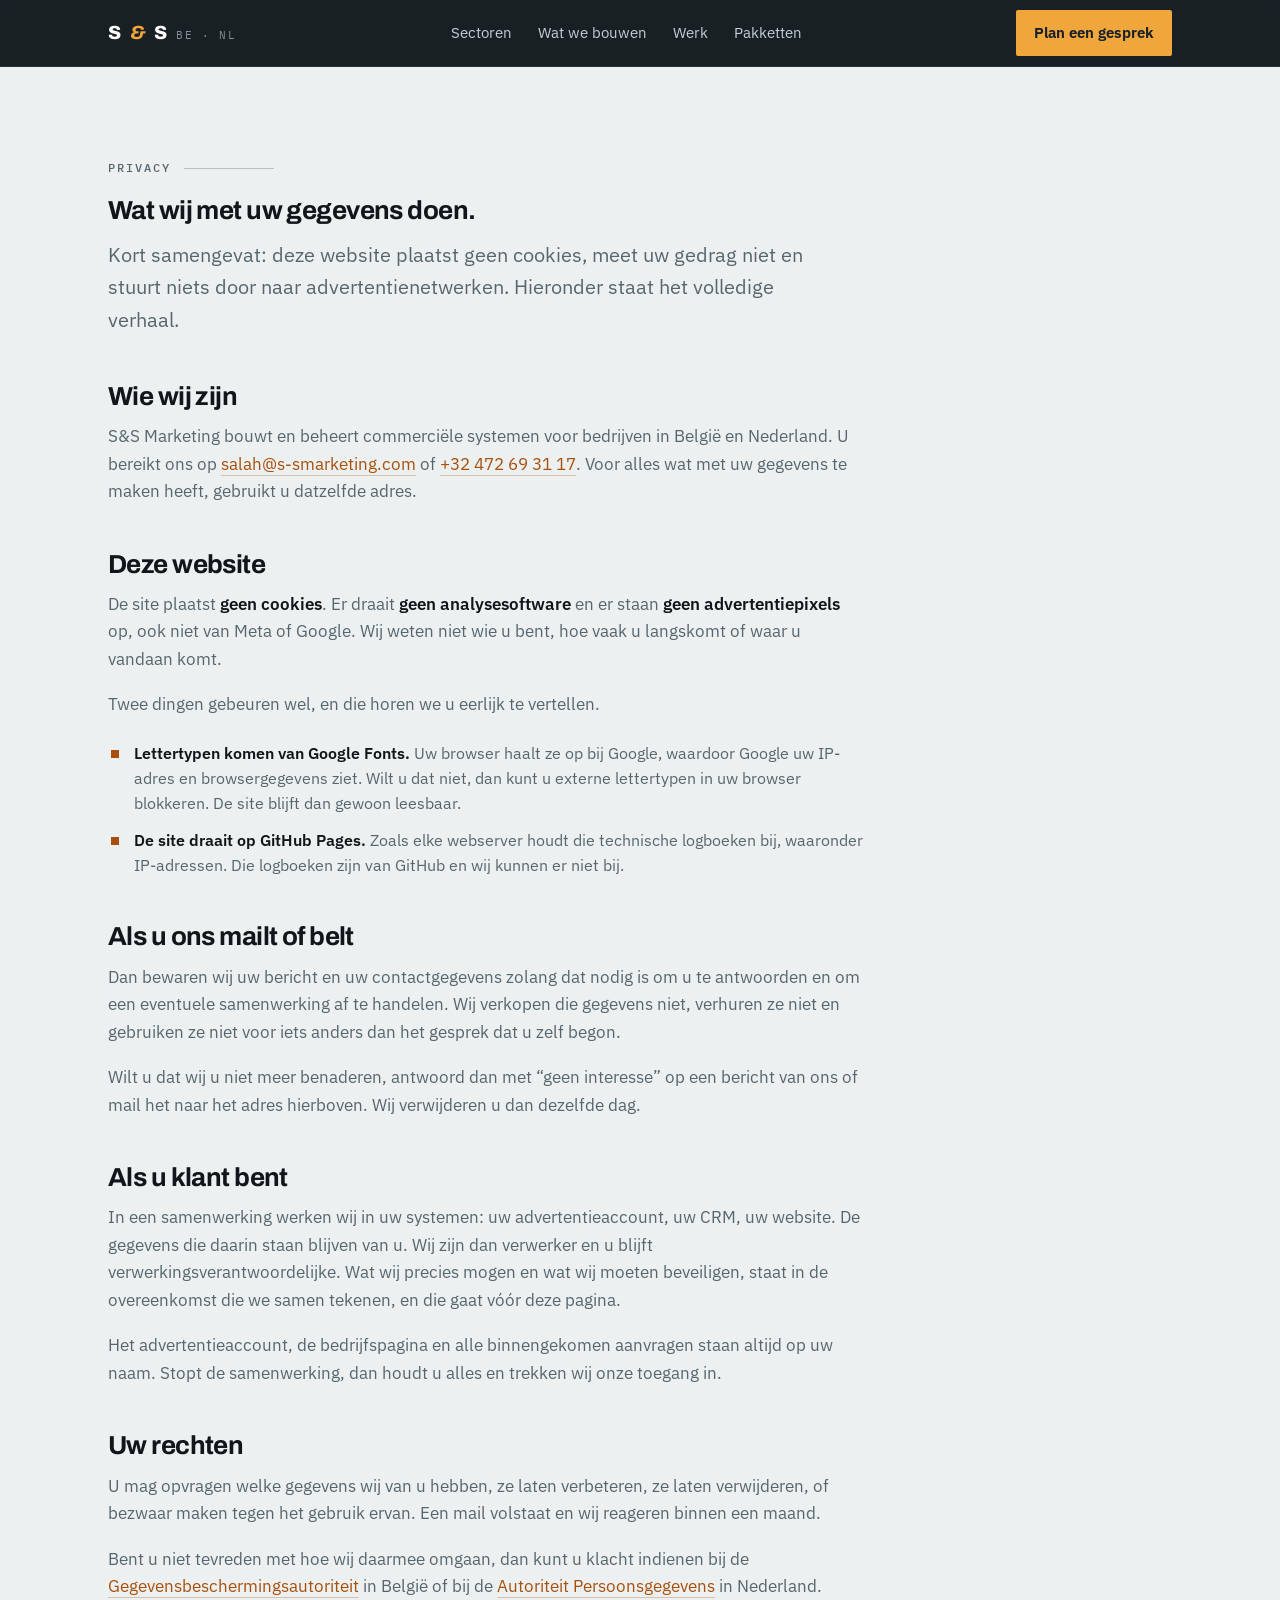
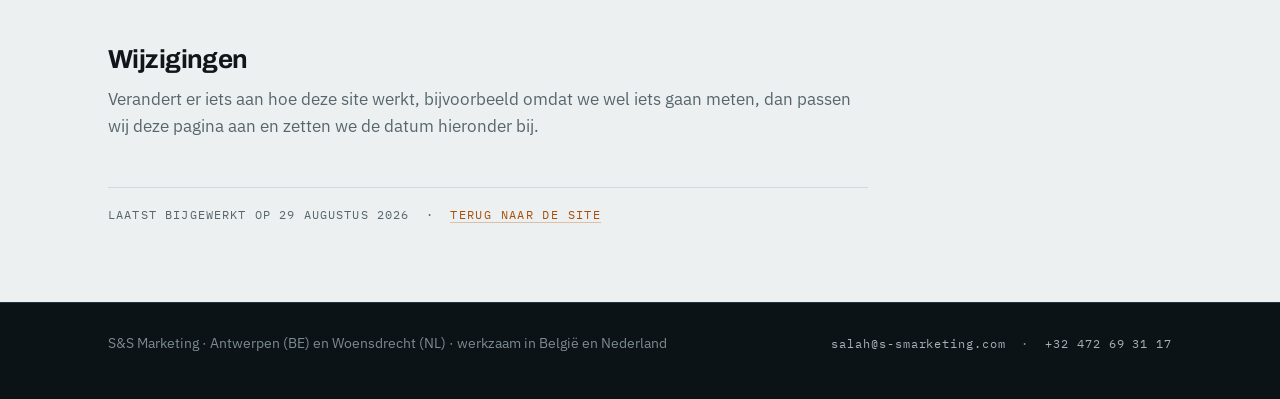
==== privacy/index.html @ bfe3e44f "Privacyverklaring toegevoegd op /privacy/ Nodig voor de LinkedIn-ontwikkelaarsapp, die een privacybe" ====
<!doctype html>
<html lang="nl">
<head>
<meta charset="utf-8">
<meta name="viewport" content="width=device-width, initial-scale=1">
<title>Privacyverklaring | S&amp;S Marketing</title>
<meta name="description" content="Wat S&amp;S Marketing doet met uw gegevens. Deze website gebruikt geen cookies en geen analysesoftware.">
<link rel="canonical" href="https://s-smarketing.com/privacy/">
<meta name="robots" content="index,follow">
<meta name="theme-color" content="#0c1317">
<link rel="icon" href="../favicon.svg" type="image/svg+xml">
<link rel="preconnect" href="https://fonts.googleapis.com">
<link rel="preconnect" href="https://fonts.gstatic.com" crossorigin>
<link href="https://fonts.googleapis.com/css2?family=Archivo:wght@400;600;700;800;900&family=IBM+Plex+Mono:wght@400;500;600&family=IBM+Plex+Sans:wght@400;500;600&display=swap" rel="stylesheet">
<link rel="stylesheet" href="../styles.css">
<style>
  .juridisch { max-width: 76ch; }
  .juridisch h2 { font-size: clamp(20px, 2.4vw, 26px); margin: 44px 0 12px; }
  .juridisch h2:first-of-type { margin-top: 34px; }
  .juridisch p, .juridisch li { color: var(--muted); }
  .juridisch strong { color: var(--ink); }
  .juridisch a { color: var(--amber); text-decoration: none; border-bottom: 1px solid rgba(168,80,11,.3); }
  .juridisch a:hover { border-color: var(--amber); }
  .bijgewerkt { font-family: var(--mono); font-size: 11.5px; letter-spacing: .1em;
    text-transform: uppercase; color: var(--faint); margin-top: 46px; padding-top: 18px;
    border-top: 1px solid var(--line); }
  .terug { font-family: var(--mono); font-size: 11.5px; letter-spacing: .12em;
    text-transform: uppercase; color: var(--amber); text-decoration: none; }
</style>
</head>
<body>

<nav class="nav">
  <div class="wrap">
    <a class="merk" href="/">S<span class="amp">&amp;</span>S <span class="plaats">BE &middot; NL</span></a>
    <div class="nav-links">
      <a href="/#sectoren">Sectoren</a>
      <a href="/#motor">Wat we bouwen</a>
      <a href="/#werk">Werk</a>
      <a href="/#samenwerking">Pakketten</a>
    </div>
    <a class="knop" href="/#contact">Plan een gesprek</a>
  </div>
</nav>

<section style="padding-bottom:60px">
  <div class="wrap">
    <div class="kop juridisch">
      <p class="eyebrow">Privacy</p>
      <h2 style="margin-top:0">Wat wij met uw gegevens doen.</h2>
      <p class="lead">Kort samengevat: deze website plaatst geen cookies, meet uw gedrag niet en
        stuurt niets door naar advertentienetwerken. Hieronder staat het volledige verhaal.</p>
    </div>

    <div class="juridisch">
      <h2>Wie wij zijn</h2>
      <p>S&amp;S Marketing bouwt en beheert commerci&euml;le systemen voor bedrijven in Belgi&euml; en
        Nederland. U bereikt ons op <a href="mailto:salah@s-smarketing.com">salah@s-smarketing.com</a>
        of <a href="tel:+32472693117">+32 472 69 31 17</a>. Voor alles wat met uw gegevens te maken
        heeft, gebruikt u datzelfde adres.</p>

      <h2>Deze website</h2>
      <p>De site plaatst <strong>geen cookies</strong>. Er draait <strong>geen analysesoftware</strong>
        en er staan <strong>geen advertentiepixels</strong> op, ook niet van Meta of Google. Wij weten
        niet wie u bent, hoe vaak u langskomt of waar u vandaan komt.</p>
      <p>Twee dingen gebeuren wel, en die horen we u eerlijk te vertellen.</p>
      <ul class="opsom">
        <li><strong>Lettertypen komen van Google Fonts.</strong> Uw browser haalt ze op bij Google,
          waardoor Google uw IP-adres en browsergegevens ziet. Wilt u dat niet, dan kunt u externe
          lettertypen in uw browser blokkeren. De site blijft dan gewoon leesbaar.</li>
        <li><strong>De site draait op GitHub Pages.</strong> Zoals elke webserver houdt die technische
          logboeken bij, waaronder IP-adressen. Die logboeken zijn van GitHub en wij kunnen er niet
          bij.</li>
      </ul>

      <h2>Als u ons mailt of belt</h2>
      <p>Dan bewaren wij uw bericht en uw contactgegevens zolang dat nodig is om u te antwoorden en om
        een eventuele samenwerking af te handelen. Wij verkopen die gegevens niet, verhuren ze niet en
        gebruiken ze niet voor iets anders dan het gesprek dat u zelf begon.</p>
      <p>Wilt u dat wij u niet meer benaderen, antwoord dan met &ldquo;geen interesse&rdquo; op een
        bericht van ons of mail het naar het adres hierboven. Wij verwijderen u dan dezelfde dag.</p>

      <h2>Als u klant bent</h2>
      <p>In een samenwerking werken wij in uw systemen: uw advertentieaccount, uw CRM, uw website.
        De gegevens die daarin staan blijven van u. Wij zijn dan verwerker en u blijft
        verwerkingsverantwoordelijke. Wat wij precies mogen en wat wij moeten beveiligen, staat in de
        overeenkomst die we samen tekenen, en die gaat v&oacute;&oacute;r deze pagina.</p>
      <p>Het advertentieaccount, de bedrijfspagina en alle binnengekomen aanvragen staan altijd op uw
        naam. Stopt de samenwerking, dan houdt u alles en trekken wij onze toegang in.</p>

      <h2>Uw rechten</h2>
      <p>U mag opvragen welke gegevens wij van u hebben, ze laten verbeteren, ze laten verwijderen, of
        bezwaar maken tegen het gebruik ervan. Een mail volstaat en wij reageren binnen een maand.</p>
      <p>Bent u niet tevreden met hoe wij daarmee omgaan, dan kunt u klacht indienen bij de
        <a href="https://www.gegevensbeschermingsautoriteit.be" target="_blank" rel="noopener">Gegevensbeschermingsautoriteit</a>
        in Belgi&euml; of bij de
        <a href="https://autoriteitpersoonsgegevens.nl" target="_blank" rel="noopener">Autoriteit Persoonsgegevens</a>
        in Nederland.</p>

      <h2>Wijzigingen</h2>
      <p>Verandert er iets aan hoe deze site werkt, bijvoorbeeld omdat we wel iets gaan meten, dan
        passen wij deze pagina aan en zetten we de datum hieronder bij.</p>

      <p class="bijgewerkt">Laatst bijgewerkt op 29 augustus 2026 &nbsp;&middot;&nbsp;
        <a class="terug" href="/">Terug naar de site</a></p>
    </div>
  </div>
</section>

<footer>
  <div class="wrap">
    <div>S&amp;S Marketing &middot; Antwerpen (BE) en Woensdrecht (NL) &middot; werkzaam in Belgi&euml; en Nederland</div>
    <div class="mono"><a href="mailto:salah@s-smarketing.com">salah@s-smarketing.com</a> &nbsp;&middot;&nbsp; <a href="tel:+32472693117">+32 472 69 31 17</a></div>
  </div>
</footer>

</body>
</html>
---- styles.css ----
/* S&S Marketing
   Ontwerp: technisch instrument. De site oogt als een meetrapport, niet als een
   bureau-site, omdat meten precies is wat het verschil maakt in de propositie. */

:root {
  /* grond en inkt: koel, metaalachtig, bewust geen creme */
  --paper:     #edf0f1;
  --card:      #ffffff;
  --deep:      #0c1317;
  --deep-2:    #141e23;
  --deep-3:    #1d2a30;
  --ink:       #101619;
  --muted:     #57666d;
  --faint:     #869197;
  --line:      #d2dade;
  --line-deep: #24333a;

  /* signaalkleuren uit het vak: warm voor hitte, koel voor koeling */
  --amber:      #a8500b;   /* op licht */
  --amber-lit:  #f0a63a;   /* op donker */
  --cool:       #2a7ea3;
  --good:       #17705a;

  --serif: "Archivo", "Helvetica Neue", Helvetica, Arial, sans-serif;
  --sans: "IBM Plex Sans", system-ui, -apple-system, "Segoe UI", sans-serif;
  --mono: "IBM Plex Mono", "Cascadia Mono", Consolas, ui-monospace, monospace;

  --maxw: 1120px;
  --gut: 28px;
}

* { box-sizing: border-box; }
html { scroll-behavior: smooth; }
@media (prefers-reduced-motion: reduce) {
  html { scroll-behavior: auto; }
  *, *::before, *::after { animation-duration: .01ms !important; transition-duration: .01ms !important; }
}

body {
  margin: 0;
  background: var(--paper);
  color: var(--ink);
  font-family: var(--sans);
  font-size: 17px;
  line-height: 1.62;
  -webkit-font-smoothing: antialiased;
  text-rendering: optimizeLegibility;
}

.wrap { max-width: var(--maxw); margin: 0 auto; padding: 0 var(--gut); }

/* ---------- typografie ---------- */
h1, h2, h3 { font-family: var(--serif); font-weight: 700; letter-spacing: -.022em; margin: 0; text-wrap: balance; }
h1 { font-size: clamp(34px, 5.6vw, 60px); line-height: 1.04; font-weight: 800; }
h2 { font-size: clamp(26px, 3.4vw, 38px); line-height: 1.12; }
h3 { font-size: 19px; line-height: 1.3; letter-spacing: -.012em; }
p { margin: 0 0 18px; }
.lead { font-size: clamp(17px, 1.9vw, 20px); color: var(--muted); max-width: 60ch; }
a { color: inherit; }
strong { font-weight: 600; }

.eyebrow {
  font-family: var(--mono); font-size: 11.5px; letter-spacing: .18em;
  text-transform: uppercase; color: var(--amber); font-weight: 500;
  display: flex; align-items: center; gap: 12px; margin: 0 0 18px;
}
.eyebrow::after { content: ""; height: 1px; flex: 1; max-width: 90px; background: currentColor; opacity: .35; }
.op-donker .eyebrow { color: var(--amber-lit); }

/* thermische lijn: koel naar warm, het handtekeningdetail van deze site */
.thermo { height: 2px; border: 0; margin: 0;
  background: linear-gradient(90deg, var(--cool) 0%, #6b8f96 38%, var(--amber) 78%, var(--amber-lit) 100%); }

/* ---------- navigatie ---------- */
.nav { position: sticky; top: 0; z-index: 50; background: rgba(12,19,23,.94);
  backdrop-filter: saturate(140%) blur(8px); border-bottom: 1px solid var(--line-deep); }
.nav .wrap { display: flex; align-items: center; justify-content: space-between; height: 66px; gap: 20px; }
.merk { display: flex; align-items: baseline; gap: 9px; color: #fff; text-decoration: none; font-family: var(--serif); font-weight: 800; letter-spacing: -.02em; font-size: 19px; }
.merk .amp { color: var(--amber-lit); font-style: italic; }
.merk .plaats { font-family: var(--mono); font-size: 10.5px; letter-spacing: .16em; text-transform: uppercase; color: var(--faint); font-weight: 400; }
.nav-links { display: flex; gap: 26px; align-items: center; }
.nav-links a { color: #c3ced3; text-decoration: none; font-size: 14.5px; }
.nav-links a:hover { color: #fff; }
.knop {
  display: inline-flex; align-items: center; gap: 10px; text-decoration: none;
  background: var(--amber-lit); color: #16202a; font-weight: 650; font-size: 14.5px;
  padding: 11px 18px; border-radius: 2px; border: 0; cursor: pointer;
  transition: transform .14s ease, box-shadow .14s ease, background .14s ease;
}
.knop:hover { background: #ffb84d; transform: translateY(-1px); box-shadow: 0 6px 20px rgba(240,166,58,.28); }
.knop.licht { background: var(--ink); color: #fff; }
.knop.licht:hover { background: #1f2c33; box-shadow: 0 6px 20px rgba(16,22,25,.24); }
.knop.rand { background: transparent; color: #eaf0f2; border: 1px solid #46585f; }
.knop.rand:hover { background: rgba(255,255,255,.07); border-color: #6b8189; }
a:focus-visible, button:focus-visible { outline: 2px solid var(--amber-lit); outline-offset: 3px; }

/* ---------- hero ---------- */
.hero { background: var(--deep); color: #eef3f5; position: relative; overflow: hidden; }
.hero::before {
  content: ""; position: absolute; inset: 0;
  background-image: linear-gradient(rgba(255,255,255,.028) 1px, transparent 1px),
                    linear-gradient(90deg, rgba(255,255,255,.028) 1px, transparent 1px);
  background-size: 64px 64px; mask-image: radial-gradient(ellipse 80% 62% at 72% 6%, #000 10%, transparent 72%);
}
/* alleen de directe inhoudscontainer krijgt de hero-opvulling, anders erven
   geneste containers hem en ontstaat er een gat */
.hero > .wrap { position: relative; padding-top: 84px; padding-bottom: 0; }
.hero-onder .wrap { position: relative; }
.hero h1 { color: #fff; max-width: 17ch; }
.hero h1 .accent { color: var(--amber-lit); }
.hero .lead { color: #a9b8bf; margin-top: 22px; max-width: 54ch; }
.hero-acties { display: flex; flex-wrap: wrap; gap: 12px; margin-top: 30px; }
.hero-onder { margin-top: 52px; padding-bottom: 0; }

/* meetstrip */
.strip { display: grid; grid-template-columns: repeat(4, 1fr); border-top: 1px solid var(--line-deep); }
.strip .cel { padding: 24px 22px 30px; border-right: 1px solid var(--line-deep); }
.strip .cel:last-child { border-right: 0; }
.strip .waarde { font-family: var(--serif); font-weight: 800; font-size: clamp(27px, 3.2vw, 38px);
  line-height: 1; color: #fff; font-variant-numeric: tabular-nums; letter-spacing: -.028em; }
.strip .waarde .eenheid { font-size: .5em; color: var(--amber-lit); margin-left: 2px; }
.strip .label { font-family: var(--mono); font-size: 10.5px; letter-spacing: .13em; text-transform: uppercase;
  color: var(--faint); margin-top: 11px; line-height: 1.45; }
.strip .herkomst { font-size: 11.5px; color: #6d7d84; margin-top: 7px; line-height: 1.4; }

/* ---------- secties ---------- */
section { padding: 92px 0; }
/* de plakkende balk mag een kop nooit afdekken bij een ankerlink */
section[id], header[id] { scroll-margin-top: 78px; }
section.op-donker { background: var(--deep); color: #e7eef1; }
section.op-donker h2 { color: #fff; }
section.op-donker .lead { color: #a4b3ba; }
.kop { max-width: 62ch; margin-bottom: 46px; }
.kop .lead { margin-bottom: 0; margin-top: 14px; }

/* genummerde sectielabels: de volgorde is een echte opbouw van probleem naar samenwerking */
.sectienr { font-family: var(--mono); font-size: 11.5px; color: var(--faint); letter-spacing: .1em; }

/* ---------- probleem ---------- */
.lek { display: grid; grid-template-columns: repeat(3, 1fr); gap: 1px; background: var(--line); border: 1px solid var(--line); }
.lek > div { background: var(--card); padding: 28px 26px; }
.lek h3 { margin-bottom: 10px; }
.lek p { color: var(--muted); font-size: 15.5px; margin: 0; }
.lek .nr { font-family: var(--mono); font-size: 11px; color: var(--amber); letter-spacing: .12em; margin-bottom: 14px; display: block; }

/* ---------- motor ---------- */
.motor { display: grid; grid-template-columns: repeat(2, 1fr); gap: 1px; background: var(--line-deep); border: 1px solid var(--line-deep); }
.motor > article { background: var(--deep-2); padding: 30px 28px; }
.motor h3 { color: #fff; margin-bottom: 9px; }
.motor p { color: #9dadb4; font-size: 15.5px; margin: 0 0 14px; }
.motor .bewijs { font-family: var(--mono); font-size: 11.5px; color: var(--amber-lit);
  border-top: 1px dashed #2c3b43; padding-top: 12px; line-height: 1.55; }

/* ---------- case ---------- */
.case { display: grid; grid-template-columns: 1.05fr .95fr; gap: 54px; align-items: start; }
.case-beeld { position: relative; }
.case-beeld img { width: 100%; height: auto; display: block; border: 1px solid var(--line); background: #fff; }
.figuur { font-family: var(--mono); font-size: 11px; color: var(--faint); letter-spacing: .06em;
  margin-top: 10px; display: flex; gap: 10px; }
.figuur b { color: var(--muted); font-weight: 500; }
.meting { border: 1px solid var(--line); background: var(--card); margin-top: 26px; }
.meting .rij { display: flex; justify-content: space-between; align-items: baseline; gap: 18px;
  padding: 13px 20px; border-bottom: 1px solid var(--line); font-size: 15px; }
.meting .rij:last-child { border-bottom: 0; }
.meting .rij span:first-child { color: var(--muted); }
.meting .rij b { font-family: var(--mono); font-variant-numeric: tabular-nums; font-size: 14.5px; white-space: nowrap; }
.meting .rij.top b { color: var(--good); }
.opsom { list-style: none; padding: 0; margin: 22px 0 0; }
.opsom li { position: relative; padding-left: 26px; margin-bottom: 12px; color: var(--muted); font-size: 15.5px; }
.opsom li::before { content: ""; position: absolute; left: 3px; top: 9px; width: 8px; height: 8px; background: var(--amber); }
.opsom li strong { color: var(--ink); font-weight: 600; }

/* ---------- werk-raster ---------- */
/* Tekstkaarten zonder beeld: het sectorlabel is de visuele ingang, niet een plaatje. */
.werk { display: grid; grid-template-columns: repeat(3, 1fr); gap: 26px; }
.werk article {
  background: var(--card); border: 1px solid var(--line); border-top: 3px solid var(--amber);
  display: flex; flex-direction: column;
  transition: transform .16s ease, box-shadow .16s ease;
}
.werk article:hover { transform: translateY(-2px); box-shadow: 0 10px 28px rgba(16,22,25,.08); }
.werk .inh { padding: 26px 24px 24px; flex: 1; display: flex; flex-direction: column; }
.werk h3 { margin-bottom: 11px; font-size: 18px; }
.werk p { color: var(--muted); font-size: 14.5px; margin: 0 0 18px; flex: 1; }
.werk .tag {
  font-family: var(--mono); font-size: 10.5px; letter-spacing: .1em; text-transform: uppercase;
  color: var(--faint); padding-top: 14px; border-top: 1px solid var(--line); margin-top: auto;
}
.werk .tag a { color: var(--amber); text-decoration: none; border-bottom: 1px solid rgba(168,80,11,.3); }
.werk .tag a:hover { border-color: var(--amber); }

/* ---------- samenwerking ---------- */
.prijs { display: grid; grid-template-columns: repeat(3, 1fr); gap: 1px; background: var(--line-deep);
  border: 1px solid var(--line-deep); margin-bottom: 26px; }
.prijs > div { background: var(--deep-2); padding: 26px 24px; }
.prijs .label { font-family: var(--mono); font-size: 10.5px; letter-spacing: .13em; text-transform: uppercase; color: var(--faint); }
.prijs .bedrag { font-family: var(--serif); font-weight: 800; font-size: 32px; color: #fff; margin-top: 10px;
  font-variant-numeric: tabular-nums; letter-spacing: -.025em; }
.prijs .bedrag em { font-style: normal; font-family: var(--sans); font-size: 14px; color: #93a3aa; font-weight: 400; }
.prijs .uit { color: #93a3aa; font-size: 14px; margin-top: 10px; line-height: 1.5; }
.waarborg { border: 1px solid var(--amber-lit); background: rgba(240,166,58,.07); padding: 24px 26px; }
.waarborg p { margin: 0; color: #f2e2c9; font-size: 16.5px; }
.waarborg strong { color: #fff; }
.voorwaarden { display: grid; grid-template-columns: repeat(2, 1fr); gap: 12px 34px; margin-top: 30px; list-style: none; padding: 0; }
.voorwaarden li { position: relative; padding-left: 24px; color: #a4b3ba; font-size: 15px; }
.voorwaarden li::before { content: "\2713"; position: absolute; left: 0; color: var(--amber-lit); font-size: 13px; }

/* ---------- over ---------- */
.over { display: grid; grid-template-columns: 1fr 1.35fr; gap: 54px; align-items: start; }
.kaart-persoon { border: 1px solid var(--line); background: var(--card); padding: 26px; }
.kaart-persoon .naam { font-family: var(--serif); font-weight: 800; font-size: 21px; letter-spacing: -.02em; }
.kaart-persoon .rol { font-family: var(--mono); font-size: 11.5px; letter-spacing: .1em; text-transform: uppercase;
  color: var(--amber); margin-top: 6px; }
.kaart-persoon dl { margin: 22px 0 0; display: grid; grid-template-columns: auto 1fr; gap: 9px 16px; font-size: 14.5px; }
.kaart-persoon dt { font-family: var(--mono); font-size: 11px; letter-spacing: .08em; text-transform: uppercase; color: var(--faint); padding-top: 3px; }
.kaart-persoon dd { margin: 0; color: var(--ink); }
.kaart-persoon dd a { color: var(--amber); text-decoration: none; border-bottom: 1px solid rgba(168,80,11,.3); }

/* ---------- contact ---------- */
.contact { background: var(--deep); color: #fff; }
.contact .wrap { display: grid; grid-template-columns: 1fr auto; gap: 44px; align-items: center; }
.contact h2 { max-width: 20ch; }
.contact p { color: #a4b3ba; max-width: 52ch; margin-bottom: 0; }
.contact-acties { display: flex; flex-direction: column; gap: 12px; min-width: 250px; }
.contact-acties .knop { justify-content: center; padding: 15px 22px; font-size: 15.5px; }
.contact-regel { font-family: var(--mono); font-size: 12.5px; color: var(--faint); margin-top: 4px; text-align: center; }

footer { background: var(--deep); color: #7c8b92; border-top: 1px solid var(--line-deep); padding: 30px 0 44px; font-size: 13.5px; }
footer .wrap { display: flex; flex-wrap: wrap; gap: 14px 30px; justify-content: space-between; align-items: center; }
footer a { color: #a4b3ba; text-decoration: none; }
footer a:hover { color: #fff; }
footer .mono { font-family: var(--mono); font-size: 11.5px; letter-spacing: .08em; }

/* ---------- inkomanimatie ---------- */
.verschijn { opacity: 0; transform: translateY(16px); transition: opacity .6s cubic-bezier(.2,.7,.3,1), transform .6s cubic-bezier(.2,.7,.3,1); }
.verschijn.zichtbaar { opacity: 1; transform: none; }
@media (prefers-reduced-motion: reduce) { .verschijn { opacity: 1; transform: none; } }

/* ---------- responsief ---------- */
@media (max-width: 940px) {
  .case, .over, .contact .wrap { grid-template-columns: 1fr; gap: 36px; }
  .motor, .lek, .prijs, .voorwaarden { grid-template-columns: 1fr; }
  .werk { grid-template-columns: 1fr; }
  .strip { grid-template-columns: repeat(2, 1fr); }
  .strip .cel { border-bottom: 1px solid var(--line-deep); }
  .strip .cel:nth-child(2n) { border-right: 0; }
  .nav-links { display: none; }
  section { padding: 68px 0; }
  .hero .wrap { padding-top: 58px; }
  .contact-acties { min-width: 0; }
}
@media (max-width: 520px) {
  :root { --gut: 20px; }
  .strip { grid-template-columns: 1fr; }
  .strip .cel { border-right: 0; }
}

/* ---------- werkwijze ---------- */
.werkwijze { display: grid; grid-template-columns: repeat(2, 1fr); gap: 1px;
  background: var(--line); border: 1px solid var(--line); margin-bottom: 30px; }
.werkwijze article { background: var(--card); padding: 30px 28px 28px; }
.ww-nr {
  font-family: var(--mono); font-size: 11.5px; font-weight: 500; letter-spacing: .16em;
  color: var(--amber); display: block; margin-bottom: 14px;
}
.werkwijze h3 { font-size: 20px; margin: 0 0 10px; letter-spacing: -.02em; }
.werkwijze p { color: var(--muted); font-size: 15.5px; margin: 0; max-width: 46ch; }
.samen {
  border-left: 3px solid var(--cool); background: var(--card);
  border-top: 1px solid var(--line); border-right: 1px solid var(--line);
  border-bottom: 1px solid var(--line); padding: 24px 28px;
}
.samen p { max-width: 74ch; }
.samen p:last-child { margin-bottom: 0; }

@media (max-width: 940px) {
  .werkwijze { grid-template-columns: 1fr; }
}

/* ---------- advertentiepakketten (hoofddienst) ---------- */
.pakketten { display: grid; grid-template-columns: repeat(3, 1fr); gap: 20px; margin-bottom: 30px; align-items: start; }
.pakket {
  background: var(--deep-2); border: 1px solid var(--line-deep);
  padding: 28px 24px 26px; position: relative; display: flex; flex-direction: column;
}
.pakket.uitgelicht { border-color: var(--amber-lit); border-width: 2px; padding: 31px 27px 29px; }
.pak-lint {
  position: absolute; top: -12px; left: 26px; background: var(--amber-lit); color: #16202a;
  font-family: var(--mono); font-size: 10px; font-weight: 600; letter-spacing: .16em;
  text-transform: uppercase; padding: 5px 12px;
}
/* pakketkop: nummer in mono als etiket, naam in de displayletter als merk */
.pak-code {
  display: flex; align-items: baseline; gap: 12px; margin-bottom: 6px;
  border-bottom: 1px solid #2c3b43; padding-bottom: 14px;
}
.pak-nr {
  font-family: var(--mono); font-size: 10px; letter-spacing: .22em; text-transform: uppercase;
  color: var(--faint); font-weight: 500;
}
.pak-naam {
  font-family: var(--serif); font-weight: 900; font-size: 20px; letter-spacing: -.02em;
  color: var(--amber-lit); text-transform: uppercase; line-height: 1; margin-left: auto;
}
.pakket h3 {
  color: #fff; font-size: 21px; margin: 18px 0 20px; line-height: 1.22;
  letter-spacing: -.025em; font-weight: 700;
}
.pak-prijs { display: flex; align-items: baseline; gap: 3px; margin-bottom: 16px; }
.pak-val {
  font-family: var(--serif); font-weight: 700; font-size: 24px; color: var(--amber-lit);
  align-self: flex-start; margin-top: 6px; letter-spacing: 0;
}
.pak-bedrag {
  font-family: var(--serif); font-weight: 900; font-size: clamp(42px, 4.6vw, 52px); color: #fff;
  font-variant-numeric: tabular-nums; letter-spacing: -.045em; line-height: .9;
}
.pak-per {
  font-family: var(--mono); font-size: 11px; letter-spacing: .14em; text-transform: uppercase;
  color: #93a3aa; margin-left: 10px; white-space: nowrap;
}
.pak-budget {
  font-size: 13px; color: #c9b491; background: rgba(240,166,58,.09);
  border-left: 2px solid rgba(240,166,58,.5); padding: 10px 12px; margin: 0 0 18px; line-height: 1.55;
}
.pak-budget strong { color: var(--amber-lit); font-weight: 600; }
.pak-voor { font-size: 14.5px; color: #9dadb4; margin: 0 0 20px; line-height: 1.6; }
.pak-lijst { list-style: none; margin: auto 0 0; padding: 18px 0 0; border-top: 1px solid #2c3b43; }
.pak-lijst li { font-size: 14.5px; color: #c3ced3; padding-left: 18px; margin-bottom: 11px; position: relative; line-height: 1.55; }
.pak-lijst li:last-child { margin-bottom: 0; }
.pak-lijst li::before { content: ""; position: absolute; left: 0; top: 10px; width: 8px; height: 1px; background: var(--amber-lit); }

.rekensom {
  background: var(--deep-2); border-left: 3px solid var(--amber-lit);
  padding: 22px 26px; margin-bottom: 26px;
}
.rekensom h3 {
  font-family: var(--mono); font-size: 11px; letter-spacing: .14em; text-transform: uppercase;
  color: var(--faint); font-weight: 500; margin: 0 0 12px;
}
.rekensom p { color: #a4b3ba; font-size: 15.5px; max-width: 76ch; }
.rekensom p:last-child { margin-bottom: 0; }
.rekensom strong { color: #fff; }

.afspraken-blok { display: grid; grid-template-columns: 1fr 1fr; gap: 40px; margin-bottom: 26px; }
.blok-kop {
  font-family: var(--mono); font-size: 11px; letter-spacing: .14em; text-transform: uppercase;
  color: var(--faint); font-weight: 500; margin: 0 0 14px;
}
dl.afspraken { margin: 0; }
dl.afspraken dt {
  color: #fff; font-weight: 600; font-size: 14.5px; padding-top: 12px;
  border-top: 1px solid var(--line-deep);
}
dl.afspraken dt:first-child { border-top: 0; padding-top: 0; }
dl.afspraken dd { margin: 4px 0 14px; color: #9dadb4; font-size: 14.5px; line-height: 1.55; }
ul.niet-in { list-style: none; margin: 0 0 16px; padding: 0; }
ul.niet-in li { position: relative; padding-left: 20px; margin-bottom: 8px; color: #93a3aa; font-size: 14.5px; }
ul.niet-in li::before { content: "\00d7"; position: absolute; left: 2px; color: var(--amber-lit); }
.eerlijk { font-size: 14.5px; color: #a4b3ba; margin: 0; max-width: 56ch; }
.meer-diensten {
  border-top: 1px solid var(--line-deep); padding-top: 22px; margin: 0;
  color: #93a3aa; font-size: 15px; max-width: 82ch;
}

@media (max-width: 940px) {
  .pakketten, .afspraken-blok { grid-template-columns: 1fr; }
  .pakketten { gap: 26px; }
}

/* ---------- slogan-band ---------- */
/* De belofte staat een keer groot en alleen op het scherm, los van elke sectie.
   Dat is de enige plek op de site waar niets anders om aandacht vraagt. */
.slogan { background: var(--deep-2); color: #fff; padding: 0; position: relative; overflow: hidden; }
.slogan::before {
  content: ""; position: absolute; inset: 0;
  background-image: linear-gradient(rgba(255,255,255,.03) 1px, transparent 1px),
                    linear-gradient(90deg, rgba(255,255,255,.03) 1px, transparent 1px);
  background-size: 48px 48px;
  mask-image: radial-gradient(ellipse 70% 90% at 50% 50%, #000 0%, transparent 78%);
}
.slogan .wrap { position: relative; z-index: 1; padding-top: 58px; padding-bottom: 58px; text-align: center; }
.slogan-boven {
  font-family: var(--mono); font-size: 10.5px; letter-spacing: .26em; text-transform: uppercase;
  color: var(--faint); margin: 0 0 20px;
}
.slogan-tekst {
  font-family: var(--serif); font-weight: 900; font-size: clamp(26px, 4.9vw, 56px);
  line-height: 1.06; letter-spacing: -.035em; color: #fff; margin: 0 auto;
  max-width: 20ch; text-wrap: balance;
}
.slogan-tekst em { font-style: normal; color: var(--amber-lit); }
.slogan-onder {
  font-family: var(--mono); font-size: 12px; letter-spacing: .1em; color: #7f8f96;
  margin: 22px 0 0;
}

/* ---------- sectorenraster ---------- */
.sectoren { display: grid; grid-template-columns: repeat(4, 1fr); gap: 1px;
  background: var(--line); border: 1px solid var(--line); }
.sectoren article { background: var(--card); padding: 24px 20px 26px; transition: background .16s ease; }
.sectoren article:hover { background: #f6f9fa; }
.s-nr { font-family: var(--mono); font-size: 10.5px; letter-spacing: .18em; color: var(--faint);
  display: block; margin-bottom: 13px; }
.sectoren article:hover .s-nr { color: var(--amber); }
.sectoren h3 { font-size: 16px; margin: 0 0 9px; line-height: 1.25; }
.sectoren p { font-size: 13.5px; color: var(--muted); margin: 0; line-height: 1.55; }
.sector-voet {
  margin: 26px 0 0; padding-left: 20px; border-left: 3px solid var(--cool);
  color: var(--muted); font-size: 15px; max-width: 84ch;
}

/* ---------- labels bij werk ---------- */
.case-sector {
  font-family: var(--mono); font-size: 11px; letter-spacing: .14em; text-transform: uppercase;
  color: var(--amber); margin: 0 0 16px;
}
.w-sector {
  font-family: var(--mono); font-size: 10px; letter-spacing: .16em; text-transform: uppercase;
  color: var(--faint); display: block; margin-bottom: 9px;
}

@media (max-width: 940px) {
  .sectoren { grid-template-columns: repeat(2, 1fr); }
  .werk { grid-template-columns: 1fr; }
}
@media (max-width: 560px) {
  .sectoren { grid-template-columns: 1fr; }
  .slogan .wrap { padding-top: 42px; padding-bottom: 42px; }
}
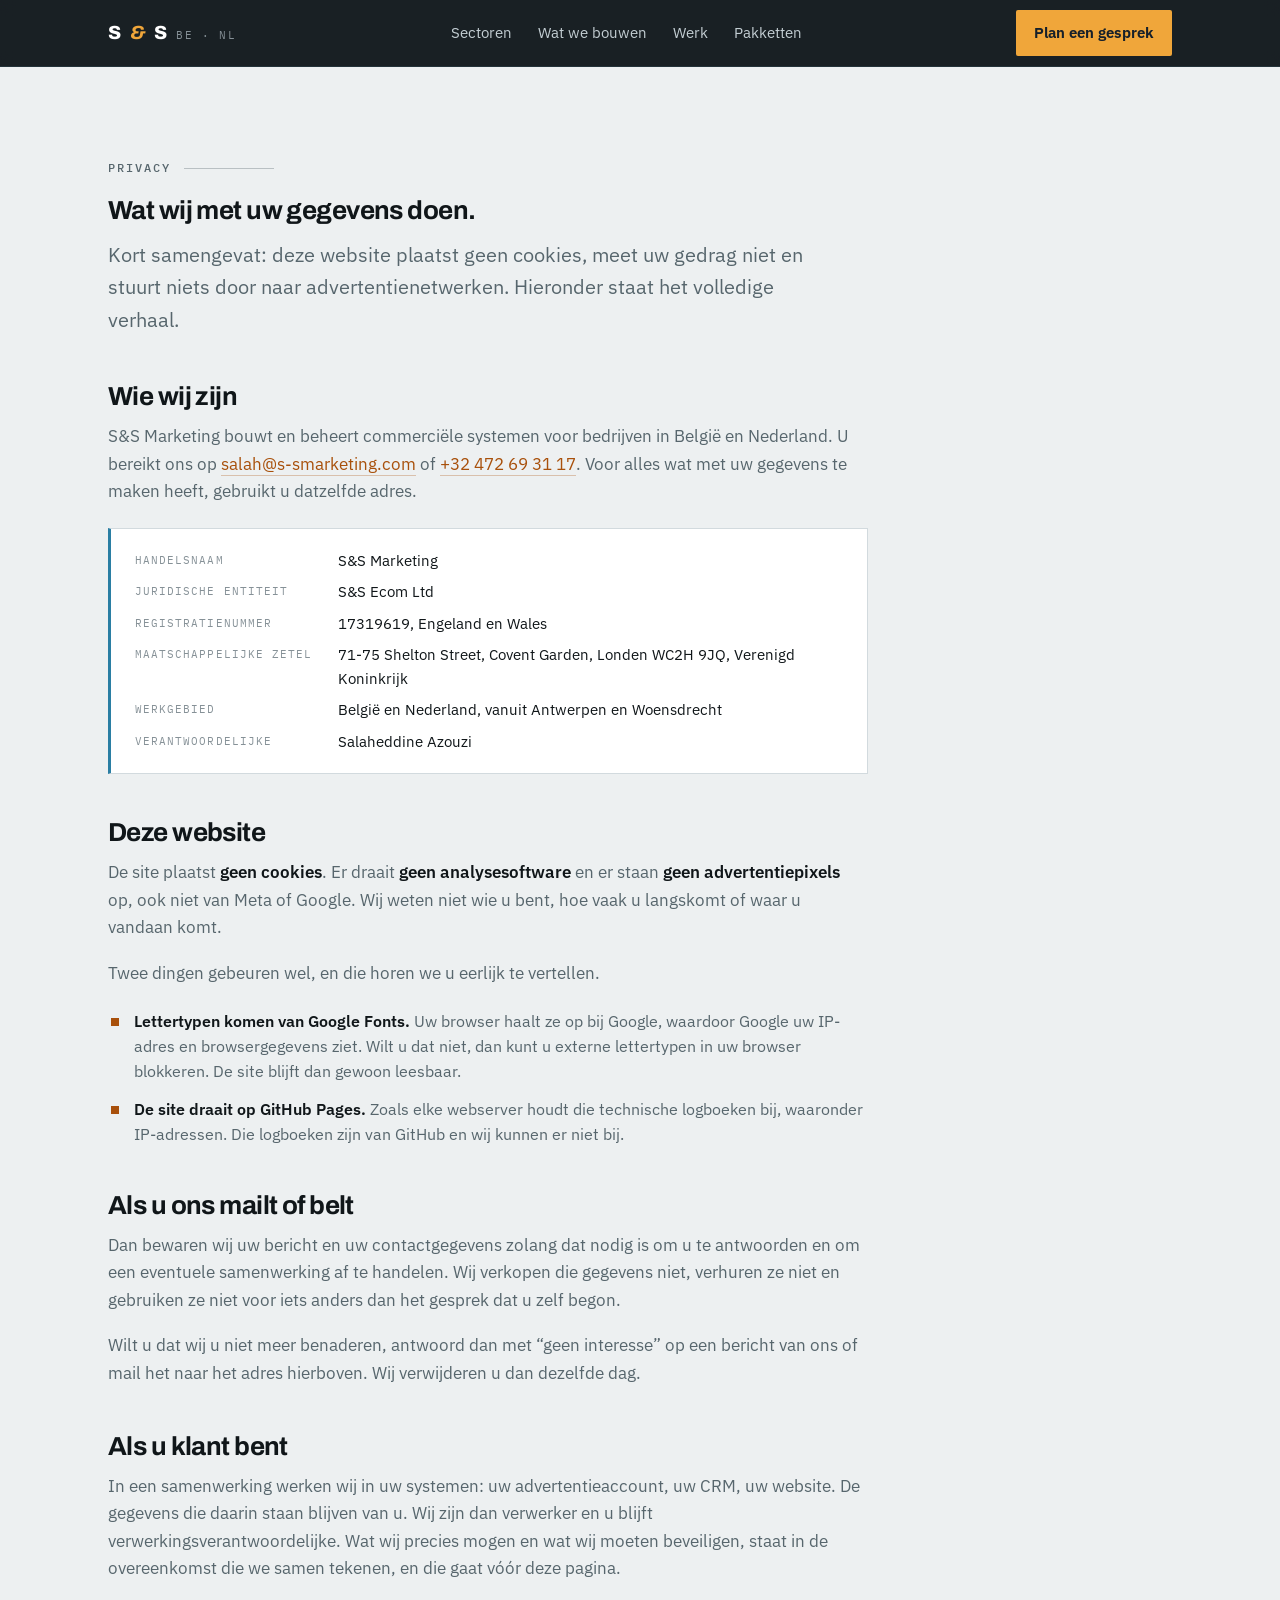
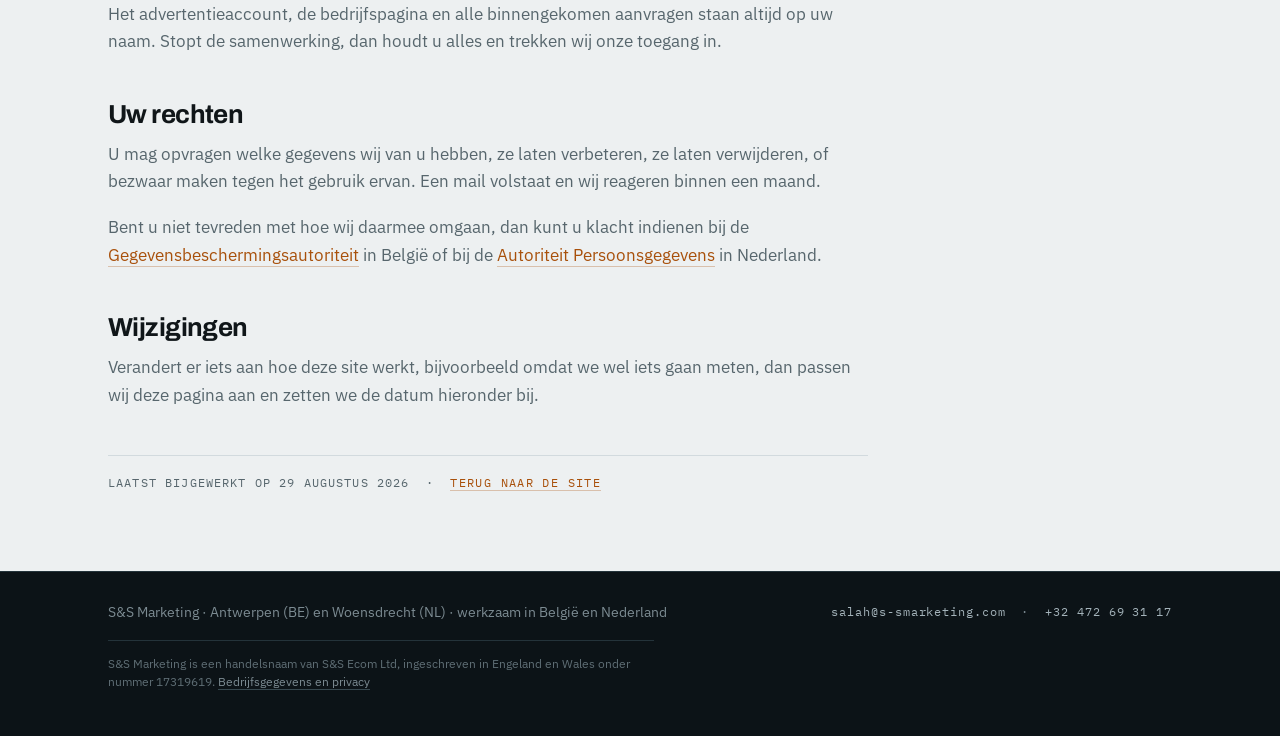
==== commit e4417aac: "Bedrijfsgegevens toegevoegd: handelsnaam, entiteit, registratienummer en zetel Nodig zodat de lijn L" ====
--- a/privacy/index.html
+++ b/privacy/index.html
@@ -26,6 +26,16 @@
     border-top: 1px solid var(--line); }
   .terug { font-family: var(--mono); font-size: 11.5px; letter-spacing: .12em;
     text-transform: uppercase; color: var(--amber); text-decoration: none; }
+  .bedrijfsgegevens { display: grid; grid-template-columns: auto 1fr; gap: 8px 26px;
+    margin: 22px 0 0; padding: 20px 24px; background: var(--card);
+    border: 1px solid var(--line); border-left: 3px solid var(--cool); font-size: 14.5px; }
+  .bedrijfsgegevens dt { font-family: var(--mono); font-size: 10.5px; letter-spacing: .1em;
+    text-transform: uppercase; color: var(--faint); padding-top: 3px; white-space: nowrap; }
+  .bedrijfsgegevens dd { margin: 0; color: var(--ink); }
+  @media (max-width: 620px) {
+    .bedrijfsgegevens { grid-template-columns: 1fr; gap: 2px 0; }
+    .bedrijfsgegevens dd { margin-bottom: 12px; }
+  }
 </style>
 </head>
 <body>
@@ -53,11 +63,20 @@
     </div>
 
     <div class="juridisch">
-      <h2>Wie wij zijn</h2>
+      <h2 id="bedrijfsgegevens">Wie wij zijn</h2>
       <p>S&amp;S Marketing bouwt en beheert commerci&euml;le systemen voor bedrijven in Belgi&euml; en
         Nederland. U bereikt ons op <a href="mailto:salah@s-smarketing.com">salah@s-smarketing.com</a>
         of <a href="tel:+32472693117">+32 472 69 31 17</a>. Voor alles wat met uw gegevens te maken
         heeft, gebruikt u datzelfde adres.</p>
+
+      <dl class="bedrijfsgegevens">
+        <dt>Handelsnaam</dt><dd>S&amp;S Marketing</dd>
+        <dt>Juridische entiteit</dt><dd>S&amp;S Ecom Ltd</dd>
+        <dt>Registratienummer</dt><dd>17319619, Engeland en Wales</dd>
+        <dt>Maatschappelijke zetel</dt><dd>71-75 Shelton Street, Covent Garden, Londen WC2H 9JQ, Verenigd Koninkrijk</dd>
+        <dt>Werkgebied</dt><dd>Belgi&euml; en Nederland, vanuit Antwerpen en Woensdrecht</dd>
+        <dt>Verantwoordelijke</dt><dd>Salaheddine Azouzi</dd>
+      </dl>
 
       <h2>Deze website</h2>
       <p>De site plaatst <strong>geen cookies</strong>. Er draait <strong>geen analysesoftware</strong>
@@ -112,6 +131,11 @@
     <div>S&amp;S Marketing &middot; Antwerpen (BE) en Woensdrecht (NL) &middot; werkzaam in Belgi&euml; en Nederland</div>
     <div class="mono"><a href="mailto:salah@s-smarketing.com">salah@s-smarketing.com</a> &nbsp;&middot;&nbsp; <a href="tel:+32472693117">+32 472 69 31 17</a></div>
   </div>
+  <div class="wrap">
+    <p class="voet-juridisch">S&amp;S Marketing is een handelsnaam van S&amp;S Ecom Ltd,
+      ingeschreven in Engeland en Wales onder nummer 17319619.
+      <a href="/privacy/#bedrijfsgegevens">Bedrijfsgegevens en privacy</a></p>
+  </div>
 </footer>
 
 </body>
--- a/styles.css
+++ b/styles.css
@@ -428,3 +428,11 @@
   .sectoren { grid-template-columns: 1fr; }
   .slogan .wrap { padding-top: 42px; padding-bottom: 42px; }
 }
+
+/* juridische voetregel: hoort erbij en moet vindbaar zijn, maar vraagt geen aandacht */
+.voet-juridisch {
+  margin: 16px 0 0; padding-top: 14px; border-top: 1px solid var(--line-deep);
+  font-size: 11.5px; line-height: 1.6; color: #5f6e75; max-width: 78ch;
+}
+.voet-juridisch a { color: #7c8b92; text-decoration: none; border-bottom: 1px solid #384950; }
+.voet-juridisch a:hover { color: #a4b3ba; border-color: #6b8189; }
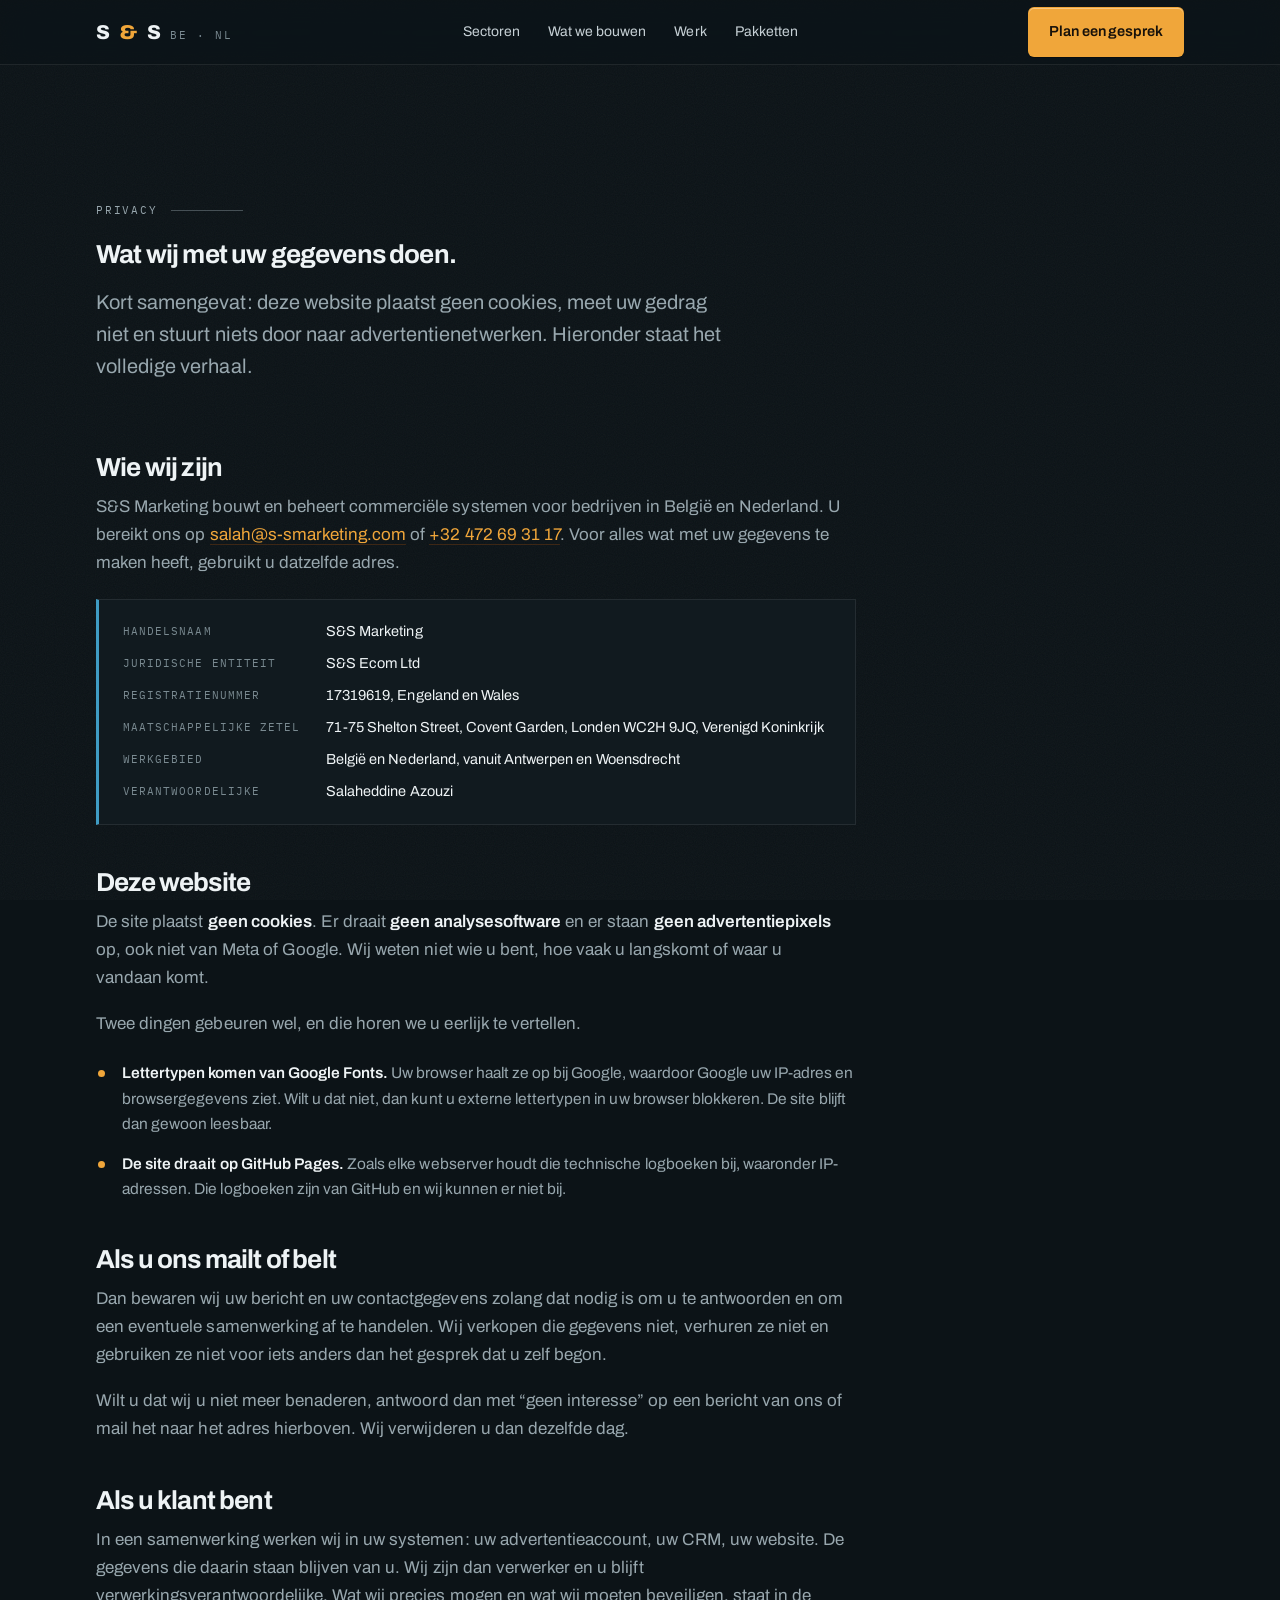
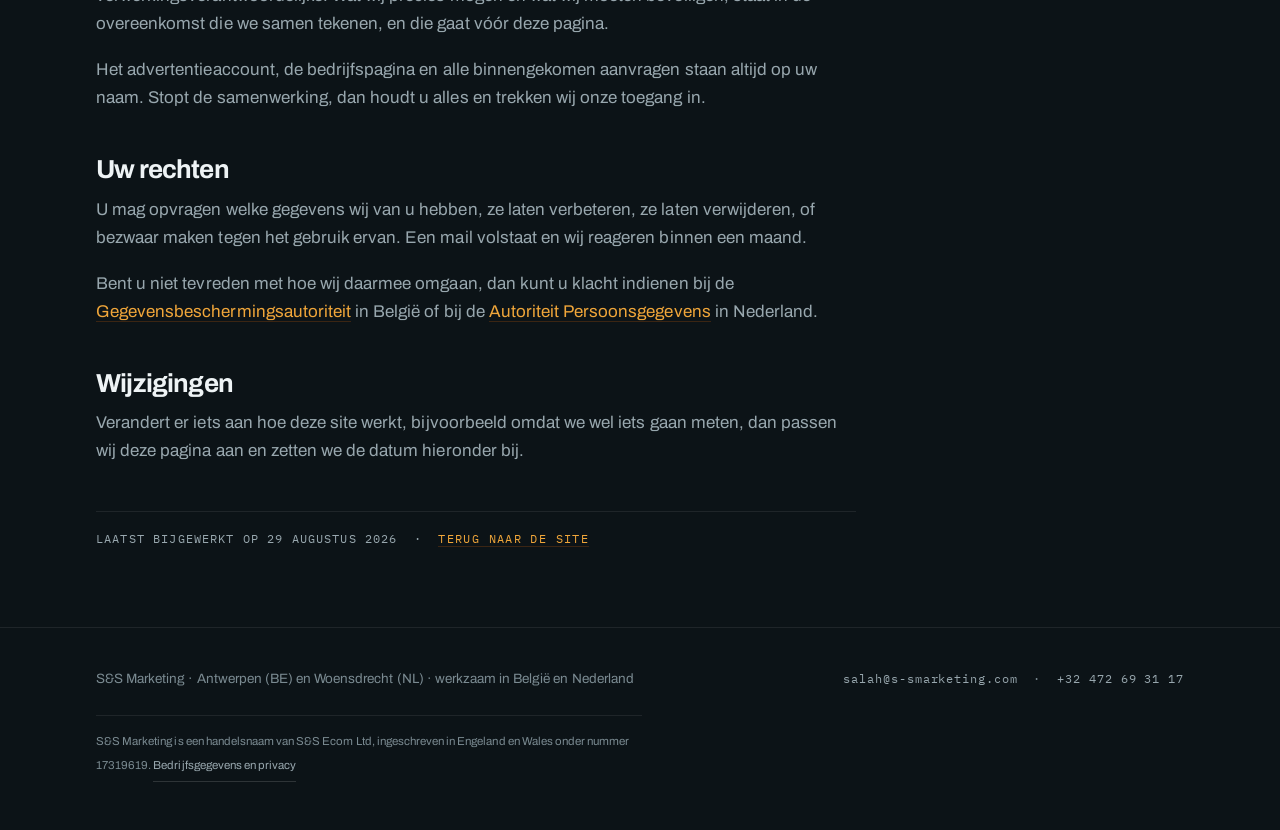
==== commit ff0d9973: "Herontwerp: donker instrumentenpaneel met thermische voortgangslijn, route-animatie en glazen panele" ====
--- a/privacy/index.html
+++ b/privacy/index.html
@@ -11,7 +11,9 @@
 <link rel="icon" href="../favicon.svg" type="image/svg+xml">
 <link rel="preconnect" href="https://fonts.googleapis.com">
 <link rel="preconnect" href="https://fonts.gstatic.com" crossorigin>
-<link href="https://fonts.googleapis.com/css2?family=Archivo:wght@400;600;700;800;900&family=IBM+Plex+Mono:wght@400;500;600&family=IBM+Plex+Sans:wght@400;500;600&display=swap" rel="stylesheet">
+<!-- Twee lettertypebestanden (Archivo variabel + Plex Mono 400), geladen zonder de eerste weergave te blokkeren. -->
+<link href="https://fonts.googleapis.com/css2?family=Archivo:wght@400..900&family=IBM+Plex+Mono&display=swap" rel="stylesheet" media="print" onload="this.media='all'">
+<noscript><link href="https://fonts.googleapis.com/css2?family=Archivo:wght@400..900&family=IBM+Plex+Mono&display=swap" rel="stylesheet"></noscript>
 <link rel="stylesheet" href="../styles.css">
 <style>
   .juridisch { max-width: 76ch; }
--- a/styles.css
+++ b/styles.css
@@ -1,438 +1,455 @@
 /* S&S Marketing
-   Ontwerp: technisch instrument. De site oogt als een meetrapport, niet als een
-   bureau-site, omdat meten precies is wat het verschil maakt in de propositie. */
+   Ontwerp: instrumentenpaneel bij nacht. Een donkere, gelaagde grond die van koel
+   (bovenaan) naar warm (onderaan) verschuift, zoals de thermische lijn die al het
+   handtekeningdetail van dit merk was. Cijfers en labels in mono, koppen groot en
+   strak gespatieerd, veel donkere ruimte. Alles CSS-first; het beetje JS in de
+   pagina zet alleen custom properties. */
 
 :root {
-  /* grond en inkt: koel, metaalachtig, bewust geen creme */
-  --paper:     #edf0f1;
-  --card:      #ffffff;
-  --deep:      #0c1317;
-  --deep-2:    #141e23;
-  --deep-3:    #1d2a30;
-  --ink:       #101619;
-  --muted:     #57666d;
-  --faint:     #869197;
-  --line:      #d2dade;
-  --line-deep: #24333a;
-
-  /* signaalkleuren uit het vak: warm voor hitte, koel voor koeling */
-  --amber:      #a8500b;   /* op licht */
-  --amber-lit:  #f0a63a;   /* op donker */
-  --cool:       #2a7ea3;
-  --good:       #17705a;
+  /* grond: drie tonen op een koele bijna-zwarte basis */
+  --g0: #0c1317;
+  --g1: #111a1f;
+  --g2: #17232a;
+  /* de grond verwarmt mee met de scrollpositie (--t van 0 naar 1, gezet door JS) */
+  --t: 0;
+  --ground: rgb(calc(12 + 9 * var(--t)) calc(19 - 4 * var(--t)) calc(23 - 9 * var(--t)));
+
+  /* inkt op donker */
+  --ink:    #eef3f5;
+  --ink-2:  #c6d0d5;
+  --muted:  #98a7ae;
+  --faint:  #7a8a91;
+  --line:   rgba(255,255,255,.08);
+  --line-2: rgba(255,255,255,.14);
+  --edge:   rgba(255,255,255,.10);
+
+  /* signaalkleuren: warm voor hitte, koel voor koeling */
+  --amber:      #f0a63a;
+  --amber-deep: #a8500b;
+  --amber-lit:  #f0a63a;
+  --cool:       #3f9cc4;
+  --good:       #4fc9a4;
+
+  /* oude aliassen, zodat de privacypagina op dezelfde tokens blijft draaien */
+  --paper: var(--g0);
+  --card:  var(--g1);
+  --deep:  var(--g0);
+  --deep-2: var(--g1);
+  --deep-3: var(--g2);
+  --line-deep: var(--line);
 
   --serif: "Archivo", "Helvetica Neue", Helvetica, Arial, sans-serif;
-  --sans: "IBM Plex Sans", system-ui, -apple-system, "Segoe UI", sans-serif;
-  --mono: "IBM Plex Mono", "Cascadia Mono", Consolas, ui-monospace, monospace;
-
-  --maxw: 1120px;
-  --gut: 28px;
+  --sans:  "Archivo", "Helvetica Neue", Helvetica, Arial, sans-serif;
+  --mono:  "IBM Plex Mono", "Cascadia Mono", Consolas, ui-monospace, monospace;
+
+  --maxw: 1160px;
+  --gut: clamp(20px, 4vw, 36px);
+  --sectie: clamp(72px, 11vw, 136px);
+  --uit: cubic-bezier(.16, 1, .3, 1);
+  --r: 6px;
 }
 
 * { box-sizing: border-box; }
-html { scroll-behavior: smooth; }
-@media (prefers-reduced-motion: reduce) {
-  html { scroll-behavior: auto; }
-  *, *::before, *::after { animation-duration: .01ms !important; transition-duration: .01ms !important; }
-}
+html { scroll-behavior: smooth; -webkit-text-size-adjust: 100%; color-scheme: dark; }
 
 body {
   margin: 0;
-  background: var(--paper);
-  color: var(--ink);
+  background: var(--ground);
+  color: var(--ink-2);
   font-family: var(--sans);
   font-size: 17px;
-  line-height: 1.62;
+  line-height: 1.65;
+  letter-spacing: .002em;
   -webkit-font-smoothing: antialiased;
   text-rendering: optimizeLegibility;
-}
-
-.wrap { max-width: var(--maxw); margin: 0 auto; padding: 0 var(--gut); }
+  overflow-x: hidden;
+}
+/* korrel: een vlak donker vlak bandt op echte schermen, een beetje ruis niet */
+body::before {
+  content: ""; position: fixed; inset: 0; z-index: 0; pointer-events: none; opacity: .045;
+  background-image: url("data:image/svg+xml,%3Csvg xmlns='http://www.w3.org/2000/svg' width='160' height='160'%3E%3Cfilter id='n'%3E%3CfeTurbulence type='fractalNoise' baseFrequency='.9' numOctaves='2' stitchTiles='stitch'/%3E%3C/filter%3E%3Crect width='160' height='160' filter='url(%23n)'/%3E%3C/svg%3E");
+}
+::selection { background: rgba(240,166,58,.32); color: #fff; }
+
+.wrap { max-width: var(--maxw); margin: 0 auto; padding: 0 max(var(--gut), env(safe-area-inset-right)) 0 max(var(--gut), env(safe-area-inset-left)); position: relative; z-index: 1; }
 
 /* ---------- typografie ---------- */
-h1, h2, h3 { font-family: var(--serif); font-weight: 700; letter-spacing: -.022em; margin: 0; text-wrap: balance; }
-h1 { font-size: clamp(34px, 5.6vw, 60px); line-height: 1.04; font-weight: 800; }
-h2 { font-size: clamp(26px, 3.4vw, 38px); line-height: 1.12; }
-h3 { font-size: 19px; line-height: 1.3; letter-spacing: -.012em; }
-p { margin: 0 0 18px; }
-.lead { font-size: clamp(17px, 1.9vw, 20px); color: var(--muted); max-width: 60ch; }
-a { color: inherit; }
-strong { font-weight: 600; }
+h1, h2, h3 { font-family: var(--serif); margin: 0; color: var(--ink); text-wrap: balance; }
+h1 { font-size: clamp(40px, 6.6vw, 84px); line-height: .98; font-weight: 800; letter-spacing: -.038em; }
+h2 { font-size: clamp(30px, 4.3vw, 54px); line-height: 1.04; font-weight: 700; letter-spacing: -.032em; }
+h3 { font-size: 19px; line-height: 1.3; font-weight: 600; letter-spacing: -.014em; }
+p { margin: 0 0 18px; text-wrap: pretty; }
+.lead { font-size: clamp(17px, 1.8vw, 20px); line-height: 1.6; color: var(--muted); max-width: 58ch; }
+a { color: inherit; touch-action: manipulation; -webkit-tap-highlight-color: rgba(240,166,58,.25); }
+strong { font-weight: 600; color: var(--ink); }
 
 .eyebrow {
-  font-family: var(--mono); font-size: 11.5px; letter-spacing: .18em;
-  text-transform: uppercase; color: var(--amber); font-weight: 500;
-  display: flex; align-items: center; gap: 12px; margin: 0 0 18px;
-}
-.eyebrow::after { content: ""; height: 1px; flex: 1; max-width: 90px; background: currentColor; opacity: .35; }
-.op-donker .eyebrow { color: var(--amber-lit); }
+  font-family: var(--mono); font-size: 11px; letter-spacing: .16em; text-transform: uppercase;
+  color: var(--amber); font-weight: 400; display: flex; align-items: center; gap: 14px; margin: 0 0 22px;
+}
+.eyebrow::after { content: ""; height: 1px; flex: 1; max-width: 72px; background: currentColor; opacity: .4; }
+.sectienr { color: var(--faint); letter-spacing: .1em; }
 
 /* thermische lijn: koel naar warm, het handtekeningdetail van deze site */
-.thermo { height: 2px; border: 0; margin: 0;
-  background: linear-gradient(90deg, var(--cool) 0%, #6b8f96 38%, var(--amber) 78%, var(--amber-lit) 100%); }
+.thermo { height: 1px; border: 0; margin: 0; opacity: .9;
+  background: linear-gradient(90deg, var(--cool) 0%, rgba(107,143,150,.6) 40%, var(--amber-deep) 72%, var(--amber) 100%); }
 
 /* ---------- navigatie ---------- */
-.nav { position: sticky; top: 0; z-index: 50; background: rgba(12,19,23,.94);
-  backdrop-filter: saturate(140%) blur(8px); border-bottom: 1px solid var(--line-deep); }
-.nav .wrap { display: flex; align-items: center; justify-content: space-between; height: 66px; gap: 20px; }
-.merk { display: flex; align-items: baseline; gap: 9px; color: #fff; text-decoration: none; font-family: var(--serif); font-weight: 800; letter-spacing: -.02em; font-size: 19px; }
-.merk .amp { color: var(--amber-lit); font-style: italic; }
-.merk .plaats { font-family: var(--mono); font-size: 10.5px; letter-spacing: .16em; text-transform: uppercase; color: var(--faint); font-weight: 400; }
-.nav-links { display: flex; gap: 26px; align-items: center; }
-.nav-links a { color: #c3ced3; text-decoration: none; font-size: 14.5px; }
-.nav-links a:hover { color: #fff; }
+.nav { position: sticky; top: 0; z-index: 50; background: rgba(12,19,23,.55);
+  backdrop-filter: saturate(140%) blur(14px); -webkit-backdrop-filter: saturate(140%) blur(14px);
+  border-bottom: 1px solid var(--line); }
+/* de voortgangslijn van de pagina zit onderaan de balk: koel bij het begin, warm bij het einde */
+.nav::after { content: ""; position: absolute; left: 0; right: 0; bottom: -1px; height: 2px;
+  background: linear-gradient(90deg, var(--cool), var(--amber-deep) 60%, var(--amber));
+  transform: scaleX(var(--scroll, 0)); transform-origin: left; will-change: transform; }
+.nav .wrap { display: flex; align-items: center; justify-content: space-between; height: 64px; gap: 20px; }
+.merk { display: flex; align-items: baseline; gap: 10px; padding: 10px 0; color: var(--ink); text-decoration: none;
+  font-family: var(--serif); font-weight: 800; letter-spacing: -.03em; font-size: 20px; }
+.merk .amp { color: var(--amber); font-weight: 900; }
+.merk .plaats { font-family: var(--mono); font-size: 10.5px; letter-spacing: .18em; text-transform: uppercase; color: var(--faint); font-weight: 400; }
+.nav-links { display: flex; gap: 4px; align-items: center; }
+.nav-links a { color: var(--ink-2); text-decoration: none; font-size: 14px; padding: 8px 12px; border-radius: 999px;
+  transition: color .15s ease-out, background .15s ease-out; }
+.nav-links a:hover { color: var(--ink); background: rgba(255,255,255,.06); }
+
 .knop {
-  display: inline-flex; align-items: center; gap: 10px; text-decoration: none;
-  background: var(--amber-lit); color: #16202a; font-weight: 650; font-size: 14.5px;
-  padding: 11px 18px; border-radius: 2px; border: 0; cursor: pointer;
-  transition: transform .14s ease, box-shadow .14s ease, background .14s ease;
-}
-.knop:hover { background: #ffb84d; transform: translateY(-1px); box-shadow: 0 6px 20px rgba(240,166,58,.28); }
-.knop.licht { background: var(--ink); color: #fff; }
-.knop.licht:hover { background: #1f2c33; box-shadow: 0 6px 20px rgba(16,22,25,.24); }
-.knop.rand { background: transparent; color: #eaf0f2; border: 1px solid #46585f; }
-.knop.rand:hover { background: rgba(255,255,255,.07); border-color: #6b8189; }
-a:focus-visible, button:focus-visible { outline: 2px solid var(--amber-lit); outline-offset: 3px; }
+  display: inline-flex; align-items: center; justify-content: center; gap: 10px; text-decoration: none;
+  background: var(--amber); color: #17110a; font-weight: 600; font-size: 14.5px; letter-spacing: -.005em;
+  padding: 12px 20px; border-radius: var(--r); border: 1px solid transparent; cursor: pointer; position: relative;
+  box-shadow: inset 0 1px 0 rgba(255,255,255,.35), 0 1px 0 rgba(0,0,0,.3);
+  transition: transform .16s var(--uit), box-shadow .2s ease-out, background .2s ease-out;
+}
+.knop:hover { background: #ffb64c; box-shadow: inset 0 1px 0 rgba(255,255,255,.4), 0 10px 30px -8px rgba(240,166,58,.55); }
+.knop:active { transform: translateY(1px); }
+.knop.rand { background: rgba(255,255,255,.03); color: var(--ink); border-color: var(--line-2);
+  box-shadow: inset 0 1px 0 rgba(255,255,255,.06); }
+.knop.rand:hover { background: rgba(255,255,255,.08); border-color: rgba(255,255,255,.28); box-shadow: none; }
+.knop.licht { background: var(--ink); color: var(--g0); }
+a:focus-visible, button:focus-visible { outline: 2px solid var(--amber); outline-offset: 3px; border-radius: 3px; }
 
 /* ---------- hero ---------- */
-.hero { background: var(--deep); color: #eef3f5; position: relative; overflow: hidden; }
+.hero { position: relative; overflow: hidden; }
+/* fijn raster en een warme lichtbron rechtsboven: diepte zonder een afbeelding */
 .hero::before {
-  content: ""; position: absolute; inset: 0;
-  background-image: linear-gradient(rgba(255,255,255,.028) 1px, transparent 1px),
-                    linear-gradient(90deg, rgba(255,255,255,.028) 1px, transparent 1px);
-  background-size: 64px 64px; mask-image: radial-gradient(ellipse 80% 62% at 72% 6%, #000 10%, transparent 72%);
-}
-/* alleen de directe inhoudscontainer krijgt de hero-opvulling, anders erven
-   geneste containers hem en ontstaat er een gat */
-.hero > .wrap { position: relative; padding-top: 84px; padding-bottom: 0; }
+  content: ""; position: absolute; inset: 0; pointer-events: none;
+  background-image: linear-gradient(rgba(255,255,255,.035) 1px, transparent 1px),
+                    linear-gradient(90deg, rgba(255,255,255,.035) 1px, transparent 1px);
+  background-size: 72px 72px;
+  mask-image: radial-gradient(ellipse 70% 60% at 78% 10%, #000 0%, transparent 70%);
+  -webkit-mask-image: radial-gradient(ellipse 70% 60% at 78% 10%, #000 0%, transparent 70%);
+}
+.hero::after {
+  content: ""; position: absolute; inset: -20% -10% auto -10%; height: 90%; pointer-events: none;
+  background: radial-gradient(ellipse 34% 44% at 82% 18%, rgba(240,166,58,.16), transparent 70%),
+              radial-gradient(ellipse 30% 40% at 10% 90%, rgba(63,156,196,.10), transparent 70%);
+}
+.hero > .wrap { padding-top: clamp(64px, 10vw, 128px); padding-bottom: 0; z-index: 2; }
+.hero .eyebrow { max-width: none; }
+.hero h1 { max-width: 15ch; color: #fff; }
+.hero h1 .accent { color: var(--amber); }
+.hero .lead { color: var(--muted); margin-top: 28px; max-width: 54ch; }
+.hero-acties { display: flex; flex-wrap: wrap; gap: 12px; margin-top: 36px; }
+.hero-onder { margin-top: clamp(56px, 8vw, 104px); position: relative; z-index: 2; }
 .hero-onder .wrap { position: relative; }
-.hero h1 { color: #fff; max-width: 17ch; }
-.hero h1 .accent { color: var(--amber-lit); }
-.hero .lead { color: #a9b8bf; margin-top: 22px; max-width: 54ch; }
-.hero-acties { display: flex; flex-wrap: wrap; gap: 12px; margin-top: 30px; }
-.hero-onder { margin-top: 52px; padding-bottom: 0; }
-
-/* meetstrip */
-.strip { display: grid; grid-template-columns: repeat(4, 1fr); border-top: 1px solid var(--line-deep); }
-.strip .cel { padding: 24px 22px 30px; border-right: 1px solid var(--line-deep); }
+
+/* de route: een lijn die zichzelf tekent van koel naar warm, van advertentie naar order */
+.route { position: absolute; right: 0; top: 0; width: min(56vw, 700px); height: 100%; pointer-events: none; z-index: 1; opacity: .9; }
+.route svg { width: 100%; height: 100%; overflow: visible; }
+.route path { fill: none; stroke: url(#thermo-grad); stroke-width: 1.5; stroke-linecap: round; stroke-linejoin: round;
+  stroke-dasharray: 1; stroke-dashoffset: 1; }
+.route circle { fill: var(--g0); stroke: var(--amber); stroke-width: 1.5; opacity: 0; transform-origin: center; transform-box: fill-box; }
+.route circle.koel { stroke: var(--cool); }
+.route .eind { fill: var(--amber); }
+
+/* meetstrip: de vier cijfers onder de kop, als een instrumentenpaneel */
+.strip { display: grid; grid-template-columns: repeat(4, 1fr); border-top: 1px solid var(--line); border-bottom: 1px solid var(--line);
+  background: linear-gradient(180deg, rgba(255,255,255,.025), rgba(255,255,255,0)); }
+.strip .cel { padding: 28px 24px 32px; border-right: 1px solid var(--line); position: relative; }
 .strip .cel:last-child { border-right: 0; }
-.strip .waarde { font-family: var(--serif); font-weight: 800; font-size: clamp(27px, 3.2vw, 38px);
-  line-height: 1; color: #fff; font-variant-numeric: tabular-nums; letter-spacing: -.028em; }
-.strip .waarde .eenheid { font-size: .5em; color: var(--amber-lit); margin-left: 2px; }
-.strip .label { font-family: var(--mono); font-size: 10.5px; letter-spacing: .13em; text-transform: uppercase;
-  color: var(--faint); margin-top: 11px; line-height: 1.45; }
-.strip .herkomst { font-size: 11.5px; color: #6d7d84; margin-top: 7px; line-height: 1.4; }
+.strip .cel::before { content: ""; position: absolute; left: 0; top: 0; width: 28px; height: 1px; background: var(--amber); opacity: .8; }
+.strip .waarde { font-family: var(--serif); font-weight: 800; font-size: clamp(30px, 3.2vw, 42px);
+  line-height: 1; color: #fff; font-variant-numeric: tabular-nums; letter-spacing: -.04em; }
+.strip .label { font-family: var(--mono); font-size: 10.5px; letter-spacing: .14em; text-transform: uppercase;
+  color: var(--amber); margin-top: 14px; line-height: 1.5; opacity: .9; }
+.strip .herkomst { font-size: 12.5px; color: var(--faint); margin-top: 9px; line-height: 1.5; }
+
+/* laadchoreografie van de hero: een keer, gespreid, daarna stil */
+@keyframes rijs { from { opacity: 0; transform: translateY(22px); } to { opacity: 1; transform: none; } }
+@keyframes teken { to { stroke-dashoffset: 0; } }
+@keyframes knoop { from { opacity: 0; transform: scale(.4); } to { opacity: 1; transform: scale(1); } }
+.hero .eyebrow, .hero h1, .hero .lead, .hero-acties, .hero .strip .cel {
+  opacity: 0; animation: rijs .9s var(--uit) forwards; }
+.hero .eyebrow { animation-delay: .05s; }
+.hero h1 { animation-delay: .15s; }
+.hero .lead { animation-delay: .32s; }
+.hero-acties { animation-delay: .44s; }
+.hero .strip .cel { animation-delay: calc(.6s + var(--i, 0) * .09s); }
+.route path { animation: teken 2.2s cubic-bezier(.5, 0, .2, 1) .35s forwards; }
+.route circle { animation: knoop .5s var(--uit) forwards; }
+.route circle:nth-of-type(1) { animation-delay: .8s; }
+.route circle:nth-of-type(2) { animation-delay: 1.2s; }
+.route circle:nth-of-type(3) { animation-delay: 1.6s; }
+.route circle:nth-of-type(4) { animation-delay: 2.0s; }
+.route circle:nth-of-type(5) { animation-delay: 2.45s; }
+/* woord-voor-woord in de kop: JS wikkelt de woorden, CSS doet de beweging */
+.hero h1 .w { display: inline-block; opacity: 0; transform: translateY(.45em); animation: rijs .8s var(--uit) forwards;
+  animation-delay: calc(.2s + var(--i, 0) * .06s); }
+.hero h1.gesplitst { opacity: 1; animation: none; }
 
 /* ---------- secties ---------- */
-section { padding: 92px 0; }
-/* de plakkende balk mag een kop nooit afdekken bij een ankerlink */
-section[id], header[id] { scroll-margin-top: 78px; }
-section.op-donker { background: var(--deep); color: #e7eef1; }
-section.op-donker h2 { color: #fff; }
-section.op-donker .lead { color: #a4b3ba; }
-.kop { max-width: 62ch; margin-bottom: 46px; }
-.kop .lead { margin-bottom: 0; margin-top: 14px; }
-
-/* genummerde sectielabels: de volgorde is een echte opbouw van probleem naar samenwerking */
-.sectienr { font-family: var(--mono); font-size: 11.5px; color: var(--faint); letter-spacing: .1em; }
-
-/* ---------- probleem ---------- */
-.lek { display: grid; grid-template-columns: repeat(3, 1fr); gap: 1px; background: var(--line); border: 1px solid var(--line); }
-.lek > div { background: var(--card); padding: 28px 26px; }
-.lek h3 { margin-bottom: 10px; }
-.lek p { color: var(--muted); font-size: 15.5px; margin: 0; }
-.lek .nr { font-family: var(--mono); font-size: 11px; color: var(--amber); letter-spacing: .12em; margin-bottom: 14px; display: block; }
-
-/* ---------- motor ---------- */
-.motor { display: grid; grid-template-columns: repeat(2, 1fr); gap: 1px; background: var(--line-deep); border: 1px solid var(--line-deep); }
-.motor > article { background: var(--deep-2); padding: 30px 28px; }
-.motor h3 { color: #fff; margin-bottom: 9px; }
-.motor p { color: #9dadb4; font-size: 15.5px; margin: 0 0 14px; }
-.motor .bewijs { font-family: var(--mono); font-size: 11.5px; color: var(--amber-lit);
-  border-top: 1px dashed #2c3b43; padding-top: 12px; line-height: 1.55; }
+section { padding: var(--sectie) 0; position: relative; }
+section[id], header[id] { scroll-margin-top: 72px; }
+section.op-donker { background: rgba(255,255,255,.022); border-top: 1px solid var(--line); border-bottom: 1px solid var(--line); }
+section.op-donker::before { content: ""; position: absolute; inset: 0; pointer-events: none;
+  background: radial-gradient(ellipse 60% 50% at 100% 0%, rgba(240,166,58,.06), transparent 70%); }
+.kop { max-width: 64ch; margin-bottom: clamp(40px, 6vw, 72px); }
+.kop .lead { margin-bottom: 0; margin-top: 18px; }
+
+/* ---------- inkomanimatie ---------- */
+.verschijn { opacity: 0; transform: translateY(18px);
+  transition: opacity .8s ease-out, transform .9s var(--uit); }
+.verschijn.zichtbaar { opacity: 1; transform: none; }
+/* kinderen van een raster komen na elkaar, kort gespreid */
+.verschijn > article, .verschijn > .cel, .lek.verschijn > div, .werkwijze.verschijn > article {
+  opacity: 0; transform: translateY(14px); transition: opacity .7s ease-out, transform .8s var(--uit);
+  transition-delay: calc(var(--i, 0) * 55ms); }
+.verschijn.zichtbaar > article, .verschijn.zichtbaar > .cel, .lek.verschijn.zichtbaar > div, .werkwijze.verschijn.zichtbaar > article {
+  opacity: 1; transform: none; }
+
+/* ---------- slogan: de belofte, een keer groot, met stilte eromheen ---------- */
+.slogan { padding: 0; position: relative; overflow: hidden; }
+.slogan::before { content: ""; position: absolute; inset: 0; pointer-events: none;
+  background: radial-gradient(ellipse 50% 60% at 50% 50%, rgba(240,166,58,.07), transparent 70%); }
+.slogan .wrap { padding-top: clamp(96px, 16vw, 200px); padding-bottom: clamp(96px, 16vw, 200px); text-align: center; }
+.slogan-boven { font-family: var(--mono); font-size: 10.5px; letter-spacing: .26em; text-transform: uppercase; color: var(--faint); margin: 0 0 28px; }
+.slogan-tekst { font-family: var(--serif); font-weight: 800; font-size: clamp(32px, 6vw, 76px); line-height: 1.02;
+  letter-spacing: -.04em; color: #fff; margin: 0 auto; max-width: 18ch; text-wrap: balance;
+  /* de tekst zoomt een fractie mee met de scroll: --p loopt van 0 naar 1 door het beeld */
+  transform: scale(calc(.94 + .06 * var(--p, 1))); opacity: calc(.35 + .65 * var(--p, 1)); }
+.slogan-tekst em { font-style: normal; color: var(--amber); }
+.slogan-onder { font-family: var(--mono); font-size: 12px; letter-spacing: .12em; color: var(--muted); margin: 30px 0 0; }
+
+/* ---------- sectorenraster: een index met haarlijnen, geen kaarten ---------- */
+.sectoren { display: grid; grid-template-columns: repeat(4, 1fr); gap: 1px; background: var(--line);
+  border: 1px solid var(--line); border-radius: 10px; overflow: hidden; }
+.sectoren article { background: var(--ground); padding: 26px 22px 28px; position: relative; overflow: hidden;
+  transition: background .25s ease-out; }
+/* een zachte lichtvlek volgt de aanwijzer over het raster (alleen op fijne aanwijzers) */
+.sectoren article::before { content: ""; position: absolute; inset: 0; opacity: 0; pointer-events: none; transition: opacity .3s ease-out;
+  background: radial-gradient(220px circle at var(--mx, 50%) var(--my, 50%), rgba(240,166,58,.13), transparent 60%); }
+@media (hover: hover) and (pointer: fine) {
+  .sectoren article:hover::before { opacity: 1; }
+  .sectoren article:hover { background: rgba(255,255,255,.02); }
+}
+.s-nr { font-family: var(--mono); font-size: 10.5px; letter-spacing: .18em; color: var(--faint); display: block; margin-bottom: 16px;
+  transition: color .2s ease-out; }
+.sectoren article:hover .s-nr { color: var(--amber); }
+.sectoren h3 { font-size: 16.5px; margin: 0 0 10px; line-height: 1.25; }
+.sectoren p { font-size: 13.5px; color: var(--muted); margin: 0; line-height: 1.55; }
+.sector-voet { margin: 32px 0 0; padding-left: 22px; border-left: 1px solid var(--cool); color: var(--muted); font-size: 15px; max-width: 84ch; }
+
+/* ---------- probleem: drie lekken, als drie meetpunten op een lijn ---------- */
+.lek { display: grid; grid-template-columns: repeat(3, 1fr); gap: clamp(28px, 4vw, 56px); position: relative; padding-top: 34px; }
+.lek::before { content: ""; position: absolute; left: 0; right: 0; top: 0; height: 1px;
+  background: linear-gradient(90deg, var(--cool), var(--amber-deep) 70%, var(--amber)); opacity: .7; }
+.lek > div { position: relative; padding-top: 4px; }
+.lek > div::before { content: ""; position: absolute; left: 0; top: -38px; width: 9px; height: 9px; border-radius: 50%;
+  background: var(--ground); border: 1.5px solid var(--amber); box-shadow: 0 0 0 4px var(--ground); }
+.lek > div:first-child::before { border-color: var(--cool); }
+.lek h3 { margin-bottom: 12px; font-size: 21px; letter-spacing: -.02em; }
+.lek p { color: var(--muted); font-size: 15.5px; margin: 0; max-width: 40ch; }
+.lek .nr { font-family: var(--mono); font-size: 11px; color: var(--amber); letter-spacing: .16em; margin-bottom: 16px; display: block; }
+
+/* ---------- motor: zes onderdelen als glazen panelen ---------- */
+.motor { display: grid; grid-template-columns: repeat(2, 1fr); gap: 14px; }
+.motor > article { background: linear-gradient(180deg, rgba(255,255,255,.045), rgba(255,255,255,.015));
+  border: 1px solid var(--line); border-top-color: var(--edge); border-radius: 10px; padding: 30px 28px 26px; position: relative;
+  transition: transform .3s var(--uit), border-color .3s ease-out, background .3s ease-out; }
+.motor > article::after { content: ""; position: absolute; inset: 0; border-radius: inherit; pointer-events: none; opacity: 0;
+  background: radial-gradient(ellipse 60% 50% at 100% 0%, rgba(240,166,58,.12), transparent 70%); transition: opacity .3s ease-out; }
+@media (hover: hover) and (pointer: fine) {
+  .motor > article:hover { transform: translateY(-3px); border-color: rgba(240,166,58,.35); }
+  .motor > article:hover::after { opacity: 1; }
+}
+.motor h3 { color: #fff; margin-bottom: 10px; font-size: 20px; letter-spacing: -.02em; }
+.motor p { color: var(--muted); font-size: 15.5px; margin: 0 0 18px; }
+.motor .bewijs { font-family: var(--mono); font-size: 11.5px; color: var(--amber); border-top: 1px dashed rgba(255,255,255,.14);
+  padding-top: 14px; line-height: 1.6; margin: 0; position: relative; z-index: 1; }
 
 /* ---------- case ---------- */
-.case { display: grid; grid-template-columns: 1.05fr .95fr; gap: 54px; align-items: start; }
+.case { display: grid; grid-template-columns: 1.05fr .95fr; gap: clamp(36px, 5vw, 64px); align-items: start; }
 .case-beeld { position: relative; }
-.case-beeld img { width: 100%; height: auto; display: block; border: 1px solid var(--line); background: #fff; }
-.figuur { font-family: var(--mono); font-size: 11px; color: var(--faint); letter-spacing: .06em;
-  margin-top: 10px; display: flex; gap: 10px; }
-.figuur b { color: var(--muted); font-weight: 500; }
-.meting { border: 1px solid var(--line); background: var(--card); margin-top: 26px; }
+/* het schermbeeld in een lijst met randlicht, licht gekanteld op fijne aanwijzers */
+.case-beeld img { width: 100%; height: auto; display: block; border-radius: 10px; border: 1px solid var(--line-2);
+  box-shadow: 0 30px 60px -30px rgba(0,0,0,.8), 0 0 0 1px rgba(0,0,0,.4), inset 0 1px 0 rgba(255,255,255,.2);
+  transition: transform .5s var(--uit), box-shadow .5s ease-out; transform: perspective(1200px) rotateX(var(--rx, 0deg)) rotateY(var(--ry, 0deg)); }
+.figuur { font-family: var(--mono); font-size: 11px; color: var(--faint); letter-spacing: .06em; margin-top: 14px; display: flex; gap: 12px; line-height: 1.6; }
+.figuur b { color: var(--amber); font-weight: 400; white-space: nowrap; }
+.meting { border: 1px solid var(--line); border-radius: 10px; margin-top: 26px; overflow: hidden;
+  background: linear-gradient(180deg, rgba(255,255,255,.035), rgba(255,255,255,.01)); }
 .meting .rij { display: flex; justify-content: space-between; align-items: baseline; gap: 18px;
   padding: 13px 20px; border-bottom: 1px solid var(--line); font-size: 15px; }
 .meting .rij:last-child { border-bottom: 0; }
 .meting .rij span:first-child { color: var(--muted); }
-.meting .rij b { font-family: var(--mono); font-variant-numeric: tabular-nums; font-size: 14.5px; white-space: nowrap; }
-.meting .rij.top b { color: var(--good); }
+.meting .rij b { font-family: var(--mono); font-variant-numeric: tabular-nums; font-size: 14.5px; white-space: nowrap; color: var(--ink); font-weight: 400; }
+.meting .rij.top { background: rgba(240,166,58,.06); }
+.meting .rij.top b { color: var(--amber); }
 .opsom { list-style: none; padding: 0; margin: 22px 0 0; }
-.opsom li { position: relative; padding-left: 26px; margin-bottom: 12px; color: var(--muted); font-size: 15.5px; }
-.opsom li::before { content: ""; position: absolute; left: 3px; top: 9px; width: 8px; height: 8px; background: var(--amber); }
+.opsom li { position: relative; padding-left: 26px; margin-bottom: 14px; color: var(--muted); font-size: 15.5px; }
+.opsom li::before { content: ""; position: absolute; left: 2px; top: 10px; width: 7px; height: 7px; border-radius: 50%; background: var(--amber); }
 .opsom li strong { color: var(--ink); font-weight: 600; }
-
-/* ---------- werk-raster ---------- */
-/* Tekstkaarten zonder beeld: het sectorlabel is de visuele ingang, niet een plaatje. */
-.werk { display: grid; grid-template-columns: repeat(3, 1fr); gap: 26px; }
-.werk article {
-  background: var(--card); border: 1px solid var(--line); border-top: 3px solid var(--amber);
-  display: flex; flex-direction: column;
-  transition: transform .16s ease, box-shadow .16s ease;
-}
-.werk article:hover { transform: translateY(-2px); box-shadow: 0 10px 28px rgba(16,22,25,.08); }
-.werk .inh { padding: 26px 24px 24px; flex: 1; display: flex; flex-direction: column; }
-.werk h3 { margin-bottom: 11px; font-size: 18px; }
-.werk p { color: var(--muted); font-size: 14.5px; margin: 0 0 18px; flex: 1; }
-.werk .tag {
-  font-family: var(--mono); font-size: 10.5px; letter-spacing: .1em; text-transform: uppercase;
-  color: var(--faint); padding-top: 14px; border-top: 1px solid var(--line); margin-top: auto;
-}
-.werk .tag a { color: var(--amber); text-decoration: none; border-bottom: 1px solid rgba(168,80,11,.3); }
-.werk .tag a:hover { border-color: var(--amber); }
-
-/* ---------- samenwerking ---------- */
-.prijs { display: grid; grid-template-columns: repeat(3, 1fr); gap: 1px; background: var(--line-deep);
-  border: 1px solid var(--line-deep); margin-bottom: 26px; }
-.prijs > div { background: var(--deep-2); padding: 26px 24px; }
-.prijs .label { font-family: var(--mono); font-size: 10.5px; letter-spacing: .13em; text-transform: uppercase; color: var(--faint); }
-.prijs .bedrag { font-family: var(--serif); font-weight: 800; font-size: 32px; color: #fff; margin-top: 10px;
-  font-variant-numeric: tabular-nums; letter-spacing: -.025em; }
-.prijs .bedrag em { font-style: normal; font-family: var(--sans); font-size: 14px; color: #93a3aa; font-weight: 400; }
-.prijs .uit { color: #93a3aa; font-size: 14px; margin-top: 10px; line-height: 1.5; }
-.waarborg { border: 1px solid var(--amber-lit); background: rgba(240,166,58,.07); padding: 24px 26px; }
-.waarborg p { margin: 0; color: #f2e2c9; font-size: 16.5px; }
-.waarborg strong { color: #fff; }
-.voorwaarden { display: grid; grid-template-columns: repeat(2, 1fr); gap: 12px 34px; margin-top: 30px; list-style: none; padding: 0; }
-.voorwaarden li { position: relative; padding-left: 24px; color: #a4b3ba; font-size: 15px; }
-.voorwaarden li::before { content: "\2713"; position: absolute; left: 0; color: var(--amber-lit); font-size: 13px; }
-
-/* ---------- over ---------- */
-.over { display: grid; grid-template-columns: 1fr 1.35fr; gap: 54px; align-items: start; }
-.kaart-persoon { border: 1px solid var(--line); background: var(--card); padding: 26px; }
-.kaart-persoon .naam { font-family: var(--serif); font-weight: 800; font-size: 21px; letter-spacing: -.02em; }
-.kaart-persoon .rol { font-family: var(--mono); font-size: 11.5px; letter-spacing: .1em; text-transform: uppercase;
-  color: var(--amber); margin-top: 6px; }
-.kaart-persoon dl { margin: 22px 0 0; display: grid; grid-template-columns: auto 1fr; gap: 9px 16px; font-size: 14.5px; }
-.kaart-persoon dt { font-family: var(--mono); font-size: 11px; letter-spacing: .08em; text-transform: uppercase; color: var(--faint); padding-top: 3px; }
-.kaart-persoon dd { margin: 0; color: var(--ink); }
-.kaart-persoon dd a { color: var(--amber); text-decoration: none; border-bottom: 1px solid rgba(168,80,11,.3); }
-
-/* ---------- contact ---------- */
-.contact { background: var(--deep); color: #fff; }
-.contact .wrap { display: grid; grid-template-columns: 1fr auto; gap: 44px; align-items: center; }
-.contact h2 { max-width: 20ch; }
-.contact p { color: #a4b3ba; max-width: 52ch; margin-bottom: 0; }
-.contact-acties { display: flex; flex-direction: column; gap: 12px; min-width: 250px; }
-.contact-acties .knop { justify-content: center; padding: 15px 22px; font-size: 15.5px; }
-.contact-regel { font-family: var(--mono); font-size: 12.5px; color: var(--faint); margin-top: 4px; text-align: center; }
-
-footer { background: var(--deep); color: #7c8b92; border-top: 1px solid var(--line-deep); padding: 30px 0 44px; font-size: 13.5px; }
+.case-sector { font-family: var(--mono); font-size: 11px; letter-spacing: .14em; text-transform: uppercase; color: var(--amber); margin: 0 0 18px; }
+
+/* ---------- werk-raster: haarlijnen, geen kaarten ---------- */
+.werk { display: grid; grid-template-columns: repeat(3, 1fr); gap: 1px; background: var(--line); border: 1px solid var(--line);
+  border-radius: 10px; overflow: hidden; }
+.werk article { background: var(--ground); display: flex; flex-direction: column; position: relative; transition: background .25s ease-out; }
+.werk article::before { content: ""; position: absolute; left: 0; top: 0; width: 100%; height: 2px; background: var(--amber);
+  transform: scaleX(0); transform-origin: left; transition: transform .4s var(--uit); }
+@media (hover: hover) and (pointer: fine) {
+  .werk article:hover { background: rgba(255,255,255,.025); }
+  .werk article:hover::before { transform: scaleX(1); }
+}
+.werk .inh { padding: 28px 24px 24px; flex: 1; display: flex; flex-direction: column; }
+.w-sector { font-family: var(--mono); font-size: 10px; letter-spacing: .16em; text-transform: uppercase; color: var(--faint); display: block; margin-bottom: 12px; }
+.werk h3 { margin-bottom: 12px; font-size: 18.5px; letter-spacing: -.02em; }
+.werk p { color: var(--muted); font-size: 14.5px; margin: 0 0 20px; flex: 1; }
+.werk .tag { font-family: var(--mono); font-size: 10.5px; letter-spacing: .1em; text-transform: uppercase; color: var(--amber);
+  padding-top: 14px; border-top: 1px solid var(--line); margin-top: auto; opacity: .9; }
+
+/* ---------- advertentiepakketten (hoofddienst) ---------- */
+.pakketten { display: grid; grid-template-columns: repeat(3, 1fr); gap: 16px; margin-bottom: 28px; align-items: stretch; }
+.pakket { background: linear-gradient(180deg, rgba(255,255,255,.04), rgba(255,255,255,.012)); border: 1px solid var(--line);
+  border-top-color: var(--edge); border-radius: 12px; padding: 30px 26px 28px; position: relative; display: flex; flex-direction: column;
+  transition: transform .3s var(--uit), border-color .3s ease-out; }
+@media (hover: hover) and (pointer: fine) { .pakket:hover { transform: translateY(-3px); border-color: rgba(255,255,255,.2); } }
+.pakket.uitgelicht { border-color: rgba(240,166,58,.5);
+  background: linear-gradient(180deg, rgba(240,166,58,.12), rgba(240,166,58,.03) 40%, rgba(255,255,255,.015));
+  box-shadow: 0 40px 80px -40px rgba(240,166,58,.35), inset 0 1px 0 rgba(255,220,160,.25); }
+.pak-lint { position: absolute; top: -12px; left: 24px; background: var(--amber); color: #17110a; font-family: var(--mono); font-size: 10px;
+  letter-spacing: .16em; text-transform: uppercase; padding: 5px 12px; border-radius: 999px; }
+.pak-code { display: flex; align-items: baseline; gap: 12px; margin-bottom: 6px; border-bottom: 1px solid var(--line); padding-bottom: 14px; }
+.pak-nr { font-family: var(--mono); font-size: 10px; letter-spacing: .22em; text-transform: uppercase; color: var(--faint); }
+.pak-naam { font-family: var(--serif); font-weight: 800; font-size: 18px; letter-spacing: .08em; color: var(--amber); text-transform: uppercase; line-height: 1; margin-left: auto; }
+.pakket h3 { color: #fff; font-size: 21px; margin: 18px 0 22px; line-height: 1.22; letter-spacing: -.025em; font-weight: 600; }
+.pak-prijs { display: flex; align-items: baseline; gap: 3px; margin-bottom: 18px; }
+.pak-val { font-family: var(--serif); font-weight: 600; font-size: 24px; color: var(--amber); align-self: flex-start; margin-top: 6px; }
+.pak-bedrag { font-family: var(--serif); font-weight: 800; font-size: clamp(46px, 4.6vw, 58px); color: #fff; font-variant-numeric: tabular-nums; letter-spacing: -.05em; line-height: .9; }
+.pak-per { font-family: var(--mono); font-size: 11px; letter-spacing: .14em; text-transform: uppercase; color: var(--muted); margin-left: 12px; white-space: nowrap; }
+.pak-budget { font-size: 13px; color: #d8c4a0; background: rgba(240,166,58,.08); border: 1px solid rgba(240,166,58,.18); border-radius: 6px;
+  padding: 10px 12px; margin: 0 0 18px; line-height: 1.55; }
+.pak-budget strong { color: var(--amber); font-weight: 600; }
+.pak-voor { font-size: 14.5px; color: var(--muted); margin: 0 0 22px; line-height: 1.6; }
+.pak-lijst { list-style: none; margin: auto 0 0; padding: 20px 0 0; border-top: 1px solid var(--line); }
+.pak-lijst li { font-size: 14.5px; color: var(--ink-2); padding-left: 20px; margin-bottom: 11px; position: relative; line-height: 1.55; }
+.pak-lijst li:last-child { margin-bottom: 0; }
+.pak-lijst li::before { content: ""; position: absolute; left: 0; top: 11px; width: 9px; height: 1px; background: var(--amber); }
+
+.rekensom { border: 1px solid var(--line); border-left: 2px solid var(--amber); border-radius: 0 10px 10px 0;
+  background: rgba(255,255,255,.025); padding: 24px 28px; margin-bottom: 28px; }
+.rekensom h3 { font-family: var(--mono); font-size: 11px; letter-spacing: .14em; text-transform: uppercase; color: var(--faint); font-weight: 400; margin: 0 0 12px; }
+.rekensom p { color: var(--muted); font-size: 15.5px; max-width: 76ch; }
+.rekensom p:last-child { margin-bottom: 0; }
+.rekensom strong { color: #fff; }
+
+.afspraken-blok { display: grid; grid-template-columns: 1fr 1fr; gap: clamp(28px, 4vw, 48px); margin-bottom: 28px; }
+.blok-kop { font-family: var(--mono); font-size: 11px; letter-spacing: .14em; text-transform: uppercase; color: var(--faint); font-weight: 400; margin: 0 0 16px; }
+dl.afspraken { margin: 0; }
+dl.afspraken dt { color: #fff; font-weight: 600; font-size: 14.5px; padding-top: 12px; border-top: 1px solid var(--line); }
+dl.afspraken dt:first-child { border-top: 0; padding-top: 0; }
+dl.afspraken dd { margin: 4px 0 14px; color: var(--muted); font-size: 14.5px; line-height: 1.55; }
+ul.niet-in { list-style: none; margin: 0 0 16px; padding: 0; }
+ul.niet-in li { position: relative; padding-left: 22px; margin-bottom: 8px; color: var(--muted); font-size: 14.5px; }
+ul.niet-in li::before { content: "\00d7"; position: absolute; left: 2px; color: var(--amber); font-family: var(--mono); }
+.eerlijk { font-size: 14.5px; color: var(--muted); margin: 0; max-width: 56ch; }
+.meer-diensten { border-top: 1px solid var(--line); padding-top: 24px; margin: 0; color: var(--muted); font-size: 15px; max-width: 82ch; }
+
+/* ---------- werkwijze ---------- */
+.werkwijze { display: grid; grid-template-columns: repeat(2, 1fr); gap: 0 clamp(28px, 5vw, 72px); margin-bottom: 36px; }
+.werkwijze article { padding: 30px 0 30px; border-top: 1px solid var(--line); position: relative; }
+.werkwijze article:nth-child(-n+2) { border-top: 1px solid var(--line-2); }
+.ww-nr { font-family: var(--serif); font-size: clamp(34px, 4vw, 48px); font-weight: 800; letter-spacing: -.04em;
+  color: var(--amber); display: block; margin-bottom: 14px; line-height: 1; font-variant-numeric: tabular-nums; }
+.werkwijze h3 { font-size: 21px; margin: 0 0 10px; letter-spacing: -.022em; }
+.werkwijze p { color: var(--muted); font-size: 15.5px; margin: 0; max-width: 46ch; }
+.samen { border: 1px solid var(--line); border-left: 1px solid var(--cool); border-radius: 0 10px 10px 0; background: rgba(255,255,255,.025); padding: 26px 30px; }
+.samen p { max-width: 74ch; color: var(--muted); }
+.samen p:last-child { margin-bottom: 0; }
+
+/* ---------- contact: het warme einde van de pagina ---------- */
+.contact { color: #fff; position: relative; overflow: hidden; border-top: 1px solid var(--line); }
+.contact::before { content: ""; position: absolute; inset: 0; pointer-events: none;
+  background: radial-gradient(ellipse 55% 70% at 15% 50%, rgba(240,166,58,.14), transparent 70%); }
+.contact .wrap { display: grid; grid-template-columns: 1fr auto; gap: 48px; align-items: center; }
+.contact h2 { max-width: 18ch; margin-bottom: 18px; }
+.contact p { color: var(--muted); max-width: 52ch; margin-bottom: 0; }
+.contact-acties { display: flex; flex-direction: column; gap: 12px; min-width: 260px; }
+.contact-acties .knop { padding: 16px 24px; font-size: 15.5px; }
+.contact-regel { font-family: var(--mono); font-size: 12px; letter-spacing: .06em; color: var(--faint); margin-top: 6px; text-align: center; }
+
+footer { color: var(--faint); border-top: 1px solid var(--line); padding: 34px 0 48px; font-size: 13.5px; position: relative; z-index: 1; }
 footer .wrap { display: flex; flex-wrap: wrap; gap: 14px 30px; justify-content: space-between; align-items: center; }
-footer a { color: #a4b3ba; text-decoration: none; }
+footer a { color: var(--muted); text-decoration: none; transition: color .15s ease-out; display: inline-block; padding: 8px 0; }
 footer a:hover { color: #fff; }
 footer .mono { font-family: var(--mono); font-size: 11.5px; letter-spacing: .08em; }
-
-/* ---------- inkomanimatie ---------- */
-.verschijn { opacity: 0; transform: translateY(16px); transition: opacity .6s cubic-bezier(.2,.7,.3,1), transform .6s cubic-bezier(.2,.7,.3,1); }
-.verschijn.zichtbaar { opacity: 1; transform: none; }
-@media (prefers-reduced-motion: reduce) { .verschijn { opacity: 1; transform: none; } }
+.voet-juridisch { margin: 18px 0 0; padding-top: 16px; border-top: 1px solid var(--line); font-size: 11.5px; line-height: 1.6; color: var(--faint); max-width: 78ch; }
+.voet-juridisch a { color: var(--muted); text-decoration: none; border-bottom: 1px solid var(--line-2); padding: 6px 0; }
+.voet-juridisch a:hover { color: var(--ink); border-color: var(--muted); }
+
+/* ---------- oude klassen die de privacypagina nog gebruikt ---------- */
+.juridisch h2 { color: var(--ink); }
 
 /* ---------- responsief ---------- */
+@media (max-width: 1080px) {
+  .sectoren { grid-template-columns: repeat(3, 1fr); }
+}
 @media (max-width: 940px) {
-  .case, .over, .contact .wrap { grid-template-columns: 1fr; gap: 36px; }
-  .motor, .lek, .prijs, .voorwaarden { grid-template-columns: 1fr; }
+  .case, .contact .wrap { grid-template-columns: 1fr; gap: 36px; }
+  .motor, .afspraken-blok, .pakketten, .werkwijze { grid-template-columns: 1fr; }
+  .lek { grid-template-columns: 1fr; gap: 36px; padding-top: 0; padding-left: 26px; }
+  .lek::before { left: 4px; right: auto; top: 0; bottom: 0; height: auto; width: 1px; background: linear-gradient(180deg, var(--cool), var(--amber-deep) 70%, var(--amber)); }
+  .lek > div::before { top: 6px; left: -26px; }
+  .werk { grid-template-columns: repeat(2, 1fr); }
+  .sectoren { grid-template-columns: repeat(2, 1fr); }
+  .strip { grid-template-columns: repeat(2, 1fr); }
+  .strip .cel { border-bottom: 1px solid var(--line); }
+  .strip .cel:nth-child(2n) { border-right: 0; }
+  .strip .cel:nth-last-child(-n+2) { border-bottom: 0; }
+  .nav-links { display: none; }
+  .werkwijze article:nth-child(2) { border-top: 1px solid var(--line); }
+  .route { width: 80vw; opacity: .55; }
+  .contact-acties { min-width: 0; }
+}
+@media (max-width: 560px) {
+  .hero > .wrap { padding-top: 56px; }
+  .hero h1 { font-size: clamp(38px, 11.2vw, 46px); letter-spacing: -.035em; }
+  .hero .lead { font-size: 16.5px; margin-top: 22px; }
+  .hero-acties .knop { flex: 1 1 100%; }
+  .strip { grid-template-columns: 1fr; }
+  .strip .cel { border-right: 0; padding: 22px 18px 24px; }
+  .strip .cel:nth-last-child(-n+2) { border-bottom: 1px solid var(--line); }
+  .strip .cel:last-child { border-bottom: 0; }
+  .sectoren { grid-template-columns: 1fr; }
+  .sectoren article { padding: 20px 18px 22px; }
   .werk { grid-template-columns: 1fr; }
-  .strip { grid-template-columns: repeat(2, 1fr); }
-  .strip .cel { border-bottom: 1px solid var(--line-deep); }
-  .strip .cel:nth-child(2n) { border-right: 0; }
-  .nav-links { display: none; }
-  section { padding: 68px 0; }
-  .hero .wrap { padding-top: 58px; }
-  .contact-acties { min-width: 0; }
-}
-@media (max-width: 520px) {
-  :root { --gut: 20px; }
-  .strip { grid-template-columns: 1fr; }
-  .strip .cel { border-right: 0; }
-}
-
-/* ---------- werkwijze ---------- */
-.werkwijze { display: grid; grid-template-columns: repeat(2, 1fr); gap: 1px;
-  background: var(--line); border: 1px solid var(--line); margin-bottom: 30px; }
-.werkwijze article { background: var(--card); padding: 30px 28px 28px; }
-.ww-nr {
-  font-family: var(--mono); font-size: 11.5px; font-weight: 500; letter-spacing: .16em;
-  color: var(--amber); display: block; margin-bottom: 14px;
-}
-.werkwijze h3 { font-size: 20px; margin: 0 0 10px; letter-spacing: -.02em; }
-.werkwijze p { color: var(--muted); font-size: 15.5px; margin: 0; max-width: 46ch; }
-.samen {
-  border-left: 3px solid var(--cool); background: var(--card);
-  border-top: 1px solid var(--line); border-right: 1px solid var(--line);
-  border-bottom: 1px solid var(--line); padding: 24px 28px;
-}
-.samen p { max-width: 74ch; }
-.samen p:last-child { margin-bottom: 0; }
-
-@media (max-width: 940px) {
-  .werkwijze { grid-template-columns: 1fr; }
-}
-
-/* ---------- advertentiepakketten (hoofddienst) ---------- */
-.pakketten { display: grid; grid-template-columns: repeat(3, 1fr); gap: 20px; margin-bottom: 30px; align-items: start; }
-.pakket {
-  background: var(--deep-2); border: 1px solid var(--line-deep);
-  padding: 28px 24px 26px; position: relative; display: flex; flex-direction: column;
-}
-.pakket.uitgelicht { border-color: var(--amber-lit); border-width: 2px; padding: 31px 27px 29px; }
-.pak-lint {
-  position: absolute; top: -12px; left: 26px; background: var(--amber-lit); color: #16202a;
-  font-family: var(--mono); font-size: 10px; font-weight: 600; letter-spacing: .16em;
-  text-transform: uppercase; padding: 5px 12px;
-}
-/* pakketkop: nummer in mono als etiket, naam in de displayletter als merk */
-.pak-code {
-  display: flex; align-items: baseline; gap: 12px; margin-bottom: 6px;
-  border-bottom: 1px solid #2c3b43; padding-bottom: 14px;
-}
-.pak-nr {
-  font-family: var(--mono); font-size: 10px; letter-spacing: .22em; text-transform: uppercase;
-  color: var(--faint); font-weight: 500;
-}
-.pak-naam {
-  font-family: var(--serif); font-weight: 900; font-size: 20px; letter-spacing: -.02em;
-  color: var(--amber-lit); text-transform: uppercase; line-height: 1; margin-left: auto;
-}
-.pakket h3 {
-  color: #fff; font-size: 21px; margin: 18px 0 20px; line-height: 1.22;
-  letter-spacing: -.025em; font-weight: 700;
-}
-.pak-prijs { display: flex; align-items: baseline; gap: 3px; margin-bottom: 16px; }
-.pak-val {
-  font-family: var(--serif); font-weight: 700; font-size: 24px; color: var(--amber-lit);
-  align-self: flex-start; margin-top: 6px; letter-spacing: 0;
-}
-.pak-bedrag {
-  font-family: var(--serif); font-weight: 900; font-size: clamp(42px, 4.6vw, 52px); color: #fff;
-  font-variant-numeric: tabular-nums; letter-spacing: -.045em; line-height: .9;
-}
-.pak-per {
-  font-family: var(--mono); font-size: 11px; letter-spacing: .14em; text-transform: uppercase;
-  color: #93a3aa; margin-left: 10px; white-space: nowrap;
-}
-.pak-budget {
-  font-size: 13px; color: #c9b491; background: rgba(240,166,58,.09);
-  border-left: 2px solid rgba(240,166,58,.5); padding: 10px 12px; margin: 0 0 18px; line-height: 1.55;
-}
-.pak-budget strong { color: var(--amber-lit); font-weight: 600; }
-.pak-voor { font-size: 14.5px; color: #9dadb4; margin: 0 0 20px; line-height: 1.6; }
-.pak-lijst { list-style: none; margin: auto 0 0; padding: 18px 0 0; border-top: 1px solid #2c3b43; }
-.pak-lijst li { font-size: 14.5px; color: #c3ced3; padding-left: 18px; margin-bottom: 11px; position: relative; line-height: 1.55; }
-.pak-lijst li:last-child { margin-bottom: 0; }
-.pak-lijst li::before { content: ""; position: absolute; left: 0; top: 10px; width: 8px; height: 1px; background: var(--amber-lit); }
-
-.rekensom {
-  background: var(--deep-2); border-left: 3px solid var(--amber-lit);
-  padding: 22px 26px; margin-bottom: 26px;
-}
-.rekensom h3 {
-  font-family: var(--mono); font-size: 11px; letter-spacing: .14em; text-transform: uppercase;
-  color: var(--faint); font-weight: 500; margin: 0 0 12px;
-}
-.rekensom p { color: #a4b3ba; font-size: 15.5px; max-width: 76ch; }
-.rekensom p:last-child { margin-bottom: 0; }
-.rekensom strong { color: #fff; }
-
-.afspraken-blok { display: grid; grid-template-columns: 1fr 1fr; gap: 40px; margin-bottom: 26px; }
-.blok-kop {
-  font-family: var(--mono); font-size: 11px; letter-spacing: .14em; text-transform: uppercase;
-  color: var(--faint); font-weight: 500; margin: 0 0 14px;
-}
-dl.afspraken { margin: 0; }
-dl.afspraken dt {
-  color: #fff; font-weight: 600; font-size: 14.5px; padding-top: 12px;
-  border-top: 1px solid var(--line-deep);
-}
-dl.afspraken dt:first-child { border-top: 0; padding-top: 0; }
-dl.afspraken dd { margin: 4px 0 14px; color: #9dadb4; font-size: 14.5px; line-height: 1.55; }
-ul.niet-in { list-style: none; margin: 0 0 16px; padding: 0; }
-ul.niet-in li { position: relative; padding-left: 20px; margin-bottom: 8px; color: #93a3aa; font-size: 14.5px; }
-ul.niet-in li::before { content: "\00d7"; position: absolute; left: 2px; color: var(--amber-lit); }
-.eerlijk { font-size: 14.5px; color: #a4b3ba; margin: 0; max-width: 56ch; }
-.meer-diensten {
-  border-top: 1px solid var(--line-deep); padding-top: 22px; margin: 0;
-  color: #93a3aa; font-size: 15px; max-width: 82ch;
-}
-
-@media (max-width: 940px) {
-  .pakketten, .afspraken-blok { grid-template-columns: 1fr; }
-  .pakketten { gap: 26px; }
-}
-
-/* ---------- slogan-band ---------- */
-/* De belofte staat een keer groot en alleen op het scherm, los van elke sectie.
-   Dat is de enige plek op de site waar niets anders om aandacht vraagt. */
-.slogan { background: var(--deep-2); color: #fff; padding: 0; position: relative; overflow: hidden; }
-.slogan::before {
-  content: ""; position: absolute; inset: 0;
-  background-image: linear-gradient(rgba(255,255,255,.03) 1px, transparent 1px),
-                    linear-gradient(90deg, rgba(255,255,255,.03) 1px, transparent 1px);
-  background-size: 48px 48px;
-  mask-image: radial-gradient(ellipse 70% 90% at 50% 50%, #000 0%, transparent 78%);
-}
-.slogan .wrap { position: relative; z-index: 1; padding-top: 58px; padding-bottom: 58px; text-align: center; }
-.slogan-boven {
-  font-family: var(--mono); font-size: 10.5px; letter-spacing: .26em; text-transform: uppercase;
-  color: var(--faint); margin: 0 0 20px;
-}
-.slogan-tekst {
-  font-family: var(--serif); font-weight: 900; font-size: clamp(26px, 4.9vw, 56px);
-  line-height: 1.06; letter-spacing: -.035em; color: #fff; margin: 0 auto;
-  max-width: 20ch; text-wrap: balance;
-}
-.slogan-tekst em { font-style: normal; color: var(--amber-lit); }
-.slogan-onder {
-  font-family: var(--mono); font-size: 12px; letter-spacing: .1em; color: #7f8f96;
-  margin: 22px 0 0;
-}
-
-/* ---------- sectorenraster ---------- */
-.sectoren { display: grid; grid-template-columns: repeat(4, 1fr); gap: 1px;
-  background: var(--line); border: 1px solid var(--line); }
-.sectoren article { background: var(--card); padding: 24px 20px 26px; transition: background .16s ease; }
-.sectoren article:hover { background: #f6f9fa; }
-.s-nr { font-family: var(--mono); font-size: 10.5px; letter-spacing: .18em; color: var(--faint);
-  display: block; margin-bottom: 13px; }
-.sectoren article:hover .s-nr { color: var(--amber); }
-.sectoren h3 { font-size: 16px; margin: 0 0 9px; line-height: 1.25; }
-.sectoren p { font-size: 13.5px; color: var(--muted); margin: 0; line-height: 1.55; }
-.sector-voet {
-  margin: 26px 0 0; padding-left: 20px; border-left: 3px solid var(--cool);
-  color: var(--muted); font-size: 15px; max-width: 84ch;
-}
-
-/* ---------- labels bij werk ---------- */
-.case-sector {
-  font-family: var(--mono); font-size: 11px; letter-spacing: .14em; text-transform: uppercase;
-  color: var(--amber); margin: 0 0 16px;
-}
-.w-sector {
-  font-family: var(--mono); font-size: 10px; letter-spacing: .16em; text-transform: uppercase;
-  color: var(--faint); display: block; margin-bottom: 9px;
-}
-
-@media (max-width: 940px) {
-  .sectoren { grid-template-columns: repeat(2, 1fr); }
-  .werk { grid-template-columns: 1fr; }
-}
-@media (max-width: 560px) {
-  .sectoren { grid-template-columns: 1fr; }
-  .slogan .wrap { padding-top: 42px; padding-bottom: 42px; }
-}
-
-/* juridische voetregel: hoort erbij en moet vindbaar zijn, maar vraagt geen aandacht */
-.voet-juridisch {
-  margin: 16px 0 0; padding-top: 14px; border-top: 1px solid var(--line-deep);
-  font-size: 11.5px; line-height: 1.6; color: #5f6e75; max-width: 78ch;
-}
-.voet-juridisch a { color: #7c8b92; text-decoration: none; border-bottom: 1px solid #384950; }
-.voet-juridisch a:hover { color: #a4b3ba; border-color: #6b8189; }
+  .slogan-tekst { font-size: clamp(30px, 9vw, 38px); }
+  .route { width: 100vw; opacity: .4; }
+  .nav .wrap { height: 58px; }
+  .knop { padding: 12px 16px; }
+  .meting .rij { padding: 12px 14px; font-size: 14px; }
+  .pak-bedrag { font-size: 46px; }
+  .contact-acties .knop { width: 100%; }
+}
+
+/* ---------- beweging uit: alles blijft leesbaar, niets schuift ---------- */
+@media (prefers-reduced-motion: reduce) {
+  html { scroll-behavior: auto; }
+  *, *::before, *::after { animation-duration: .01ms !important; animation-delay: 0s !important; transition-duration: .01ms !important; }
+  .verschijn, .verschijn > article, .verschijn > .cel, .lek.verschijn > div, .werkwijze.verschijn > article { opacity: 1; transform: none; }
+  .hero .eyebrow, .hero h1, .hero .lead, .hero-acties, .hero .strip .cel, .hero h1 .w { opacity: 1; transform: none; animation: none; }
+  .route path { stroke-dashoffset: 0; animation: none; }
+  .route circle { opacity: 1; animation: none; }
+  .slogan-tekst { transform: none; opacity: 1; }
+  .case-beeld img { transform: none; }
+  .nav::after { transition: none; }
+}
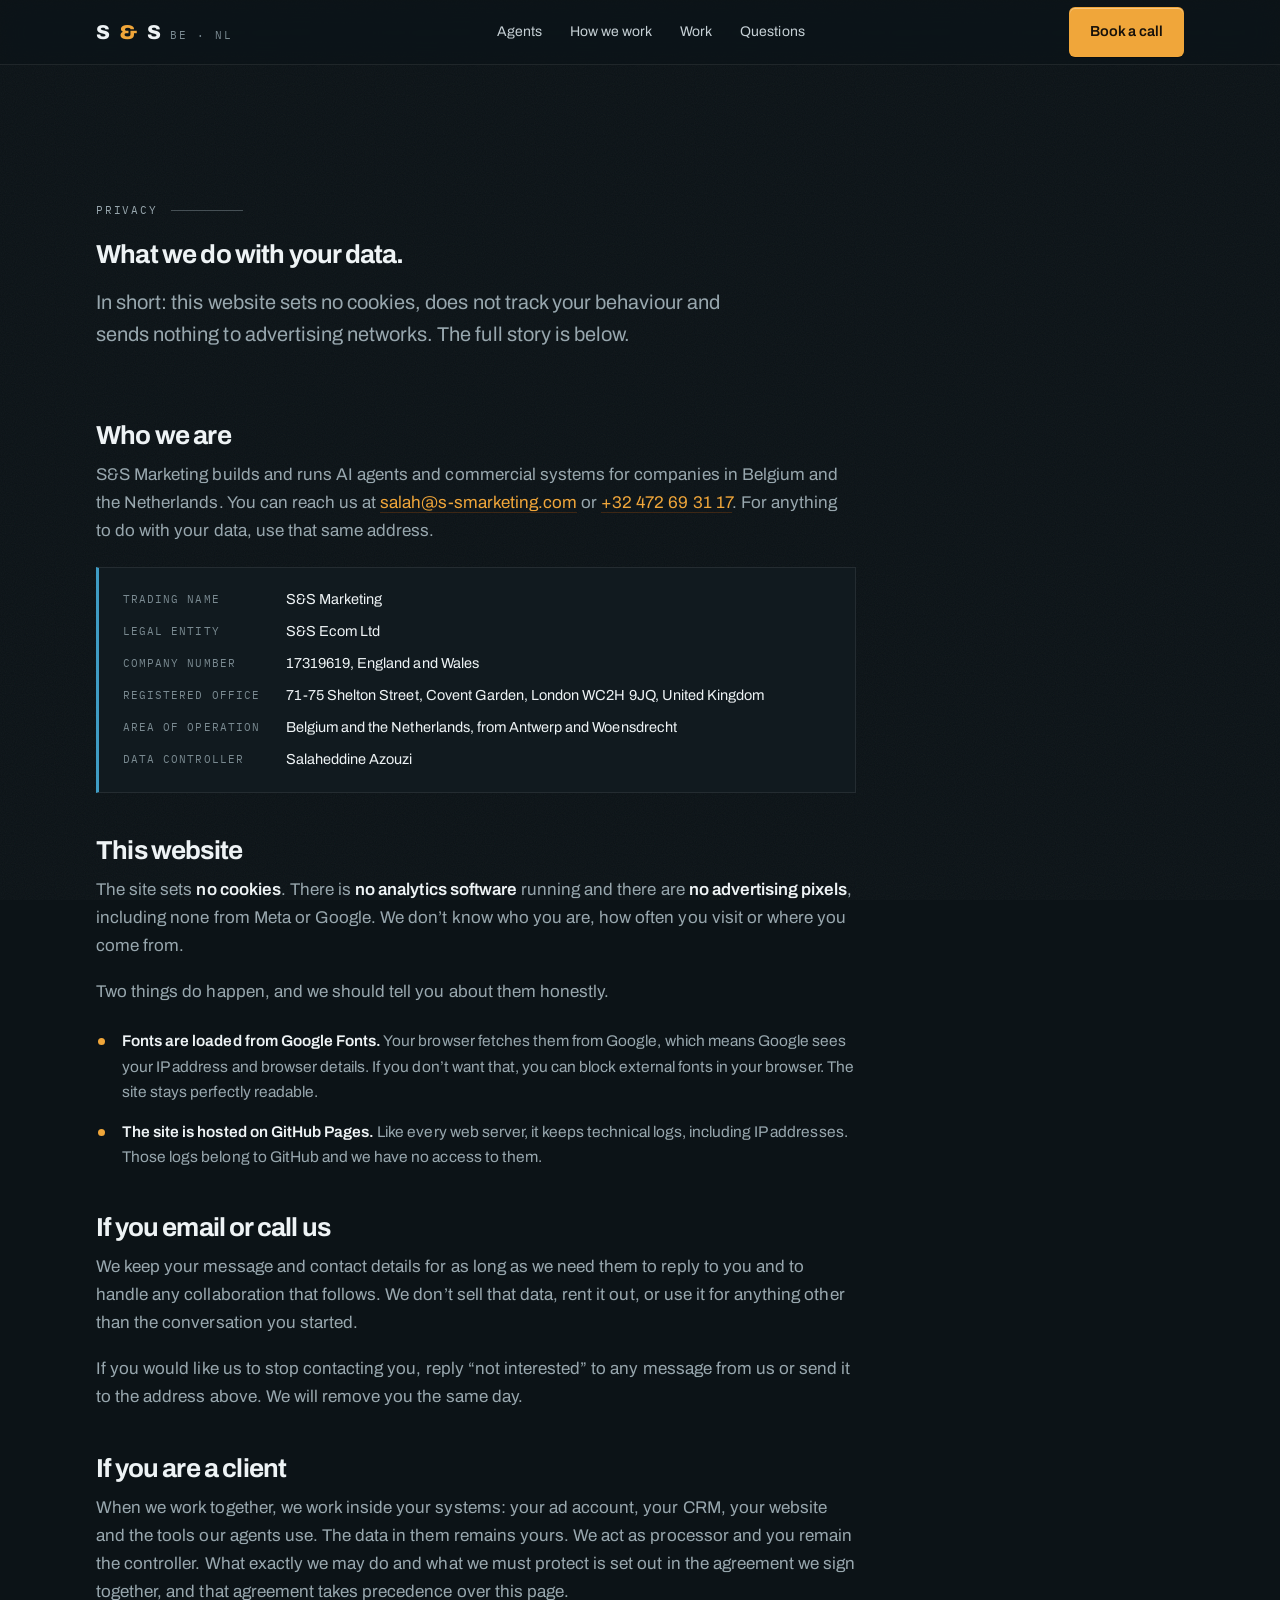
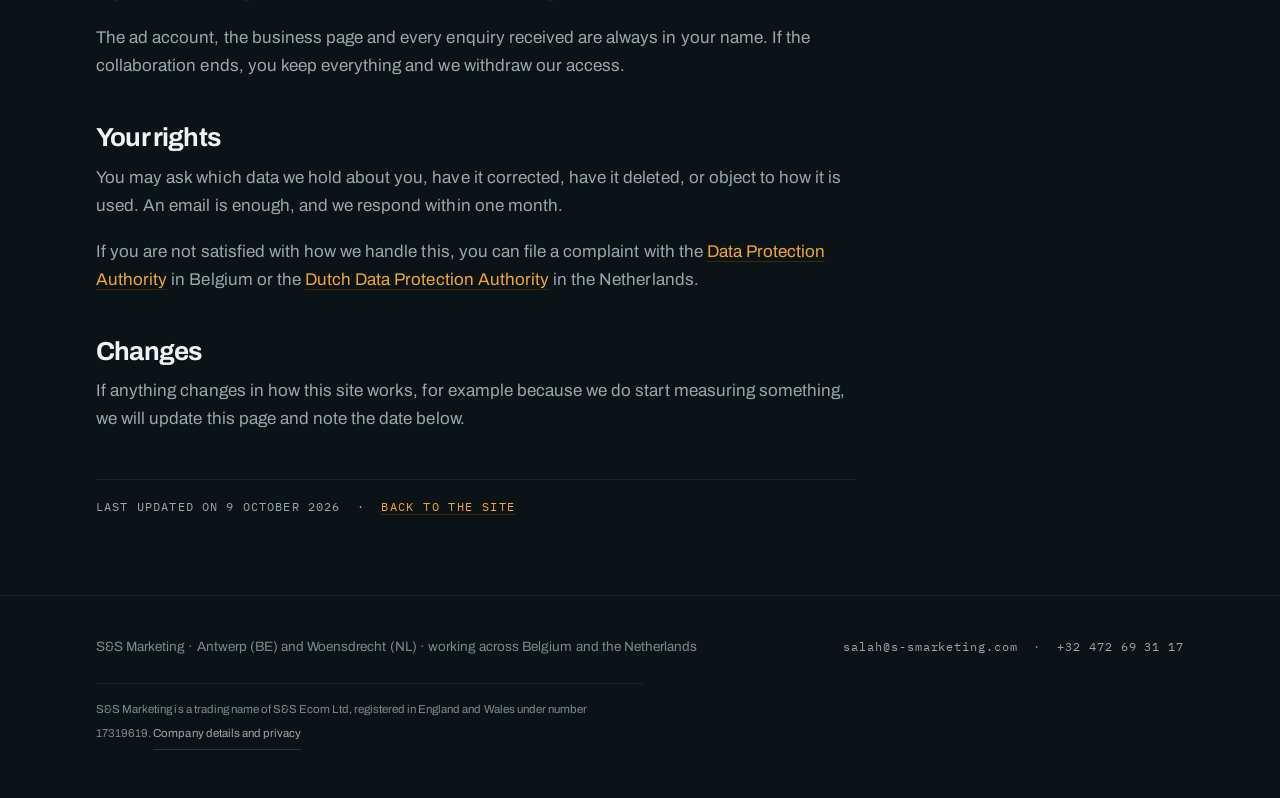
==== commit 279a2103: "Site in het Engels, positionering rond AI-agents, prijzen verwijderd Nieuwe secties: zes agentrollen" ====
--- a/privacy/index.html
+++ b/privacy/index.html
@@ -1,17 +1,17 @@
 <!doctype html>
-<html lang="nl">
+<html lang="en">
 <head>
 <meta charset="utf-8">
 <meta name="viewport" content="width=device-width, initial-scale=1">
-<title>Privacyverklaring | S&amp;S Marketing</title>
-<meta name="description" content="Wat S&amp;S Marketing doet met uw gegevens. Deze website gebruikt geen cookies en geen analysesoftware.">
+<title>Privacy notice | S&amp;S Marketing</title>
+<meta name="description" content="What S&amp;S Marketing does with your data. This website uses no cookies and no analytics software.">
 <link rel="canonical" href="https://s-smarketing.com/privacy/">
 <meta name="robots" content="index,follow">
 <meta name="theme-color" content="#0c1317">
 <link rel="icon" href="../favicon.svg" type="image/svg+xml">
 <link rel="preconnect" href="https://fonts.googleapis.com">
 <link rel="preconnect" href="https://fonts.gstatic.com" crossorigin>
-<!-- Twee lettertypebestanden (Archivo variabel + Plex Mono 400), geladen zonder de eerste weergave te blokkeren. -->
+<!-- Two font files (Archivo variable + Plex Mono 400), loaded without blocking the first paint. -->
 <link href="https://fonts.googleapis.com/css2?family=Archivo:wght@400..900&family=IBM+Plex+Mono&display=swap" rel="stylesheet" media="print" onload="this.media='all'">
 <noscript><link href="https://fonts.googleapis.com/css2?family=Archivo:wght@400..900&family=IBM+Plex+Mono&display=swap" rel="stylesheet"></noscript>
 <link rel="stylesheet" href="../styles.css">
@@ -46,12 +46,12 @@
   <div class="wrap">
     <a class="merk" href="/">S<span class="amp">&amp;</span>S <span class="plaats">BE &middot; NL</span></a>
     <div class="nav-links">
-      <a href="/#sectoren">Sectoren</a>
-      <a href="/#motor">Wat we bouwen</a>
-      <a href="/#werk">Werk</a>
-      <a href="/#samenwerking">Pakketten</a>
+      <a href="/#agents">Agents</a>
+      <a href="/#approach">How we work</a>
+      <a href="/#work">Work</a>
+      <a href="/#faq">Questions</a>
     </div>
-    <a class="knop" href="/#contact">Plan een gesprek</a>
+    <a class="knop" href="/#contact">Book a call</a>
   </div>
 </nav>
 
@@ -59,84 +59,85 @@
   <div class="wrap">
     <div class="kop juridisch">
       <p class="eyebrow">Privacy</p>
-      <h2 style="margin-top:0">Wat wij met uw gegevens doen.</h2>
-      <p class="lead">Kort samengevat: deze website plaatst geen cookies, meet uw gedrag niet en
-        stuurt niets door naar advertentienetwerken. Hieronder staat het volledige verhaal.</p>
+      <h2 style="margin-top:0">What we do with your data.</h2>
+      <p class="lead">In short: this website sets no cookies, does not track your behaviour and sends
+        nothing to advertising networks. The full story is below.</p>
     </div>
 
     <div class="juridisch">
-      <h2 id="bedrijfsgegevens">Wie wij zijn</h2>
-      <p>S&amp;S Marketing bouwt en beheert commerci&euml;le systemen voor bedrijven in Belgi&euml; en
-        Nederland. U bereikt ons op <a href="mailto:salah@s-smarketing.com">salah@s-smarketing.com</a>
-        of <a href="tel:+32472693117">+32 472 69 31 17</a>. Voor alles wat met uw gegevens te maken
-        heeft, gebruikt u datzelfde adres.</p>
+      <span id="bedrijfsgegevens"></span>
+      <h2 id="company-details">Who we are</h2>
+      <p>S&amp;S Marketing builds and runs AI agents and commercial systems for companies in Belgium and
+        the Netherlands. You can reach us at <a href="mailto:salah@s-smarketing.com">salah@s-smarketing.com</a>
+        or <a href="tel:+32472693117">+32 472 69 31 17</a>. For anything to do with your data, use that
+        same address.</p>
 
       <dl class="bedrijfsgegevens">
-        <dt>Handelsnaam</dt><dd>S&amp;S Marketing</dd>
-        <dt>Juridische entiteit</dt><dd>S&amp;S Ecom Ltd</dd>
-        <dt>Registratienummer</dt><dd>17319619, Engeland en Wales</dd>
-        <dt>Maatschappelijke zetel</dt><dd>71-75 Shelton Street, Covent Garden, Londen WC2H 9JQ, Verenigd Koninkrijk</dd>
-        <dt>Werkgebied</dt><dd>Belgi&euml; en Nederland, vanuit Antwerpen en Woensdrecht</dd>
-        <dt>Verantwoordelijke</dt><dd>Salaheddine Azouzi</dd>
+        <dt>Trading name</dt><dd>S&amp;S Marketing</dd>
+        <dt>Legal entity</dt><dd>S&amp;S Ecom Ltd</dd>
+        <dt>Company number</dt><dd>17319619, England and Wales</dd>
+        <dt>Registered office</dt><dd>71-75 Shelton Street, Covent Garden, London WC2H 9JQ, United Kingdom</dd>
+        <dt>Area of operation</dt><dd>Belgium and the Netherlands, from Antwerp and Woensdrecht</dd>
+        <dt>Data controller</dt><dd>Salaheddine Azouzi</dd>
       </dl>
 
-      <h2>Deze website</h2>
-      <p>De site plaatst <strong>geen cookies</strong>. Er draait <strong>geen analysesoftware</strong>
-        en er staan <strong>geen advertentiepixels</strong> op, ook niet van Meta of Google. Wij weten
-        niet wie u bent, hoe vaak u langskomt of waar u vandaan komt.</p>
-      <p>Twee dingen gebeuren wel, en die horen we u eerlijk te vertellen.</p>
+      <h2>This website</h2>
+      <p>The site sets <strong>no cookies</strong>. There is <strong>no analytics software</strong>
+        running and there are <strong>no advertising pixels</strong>, including none from Meta or
+        Google. We don&rsquo;t know who you are, how often you visit or where you come from.</p>
+      <p>Two things do happen, and we should tell you about them honestly.</p>
       <ul class="opsom">
-        <li><strong>Lettertypen komen van Google Fonts.</strong> Uw browser haalt ze op bij Google,
-          waardoor Google uw IP-adres en browsergegevens ziet. Wilt u dat niet, dan kunt u externe
-          lettertypen in uw browser blokkeren. De site blijft dan gewoon leesbaar.</li>
-        <li><strong>De site draait op GitHub Pages.</strong> Zoals elke webserver houdt die technische
-          logboeken bij, waaronder IP-adressen. Die logboeken zijn van GitHub en wij kunnen er niet
-          bij.</li>
+        <li><strong>Fonts are loaded from Google Fonts.</strong> Your browser fetches them from Google,
+          which means Google sees your IP address and browser details. If you don&rsquo;t want that,
+          you can block external fonts in your browser. The site stays perfectly readable.</li>
+        <li><strong>The site is hosted on GitHub Pages.</strong> Like every web server, it keeps
+          technical logs, including IP addresses. Those logs belong to GitHub and we have no access
+          to them.</li>
       </ul>
 
-      <h2>Als u ons mailt of belt</h2>
-      <p>Dan bewaren wij uw bericht en uw contactgegevens zolang dat nodig is om u te antwoorden en om
-        een eventuele samenwerking af te handelen. Wij verkopen die gegevens niet, verhuren ze niet en
-        gebruiken ze niet voor iets anders dan het gesprek dat u zelf begon.</p>
-      <p>Wilt u dat wij u niet meer benaderen, antwoord dan met &ldquo;geen interesse&rdquo; op een
-        bericht van ons of mail het naar het adres hierboven. Wij verwijderen u dan dezelfde dag.</p>
+      <h2>If you email or call us</h2>
+      <p>We keep your message and contact details for as long as we need them to reply to you and to
+        handle any collaboration that follows. We don&rsquo;t sell that data, rent it out, or use it for
+        anything other than the conversation you started.</p>
+      <p>If you would like us to stop contacting you, reply &ldquo;not interested&rdquo; to any message
+        from us or send it to the address above. We will remove you the same day.</p>
 
-      <h2>Als u klant bent</h2>
-      <p>In een samenwerking werken wij in uw systemen: uw advertentieaccount, uw CRM, uw website.
-        De gegevens die daarin staan blijven van u. Wij zijn dan verwerker en u blijft
-        verwerkingsverantwoordelijke. Wat wij precies mogen en wat wij moeten beveiligen, staat in de
-        overeenkomst die we samen tekenen, en die gaat v&oacute;&oacute;r deze pagina.</p>
-      <p>Het advertentieaccount, de bedrijfspagina en alle binnengekomen aanvragen staan altijd op uw
-        naam. Stopt de samenwerking, dan houdt u alles en trekken wij onze toegang in.</p>
+      <h2>If you are a client</h2>
+      <p>When we work together, we work inside your systems: your ad account, your CRM, your website
+        and the tools our agents use. The data in them remains yours. We act as processor and you
+        remain the controller. What exactly we may do and what we must protect is set out in the
+        agreement we sign together, and that agreement takes precedence over this page.</p>
+      <p>The ad account, the business page and every enquiry received are always in your name. If the
+        collaboration ends, you keep everything and we withdraw our access.</p>
 
-      <h2>Uw rechten</h2>
-      <p>U mag opvragen welke gegevens wij van u hebben, ze laten verbeteren, ze laten verwijderen, of
-        bezwaar maken tegen het gebruik ervan. Een mail volstaat en wij reageren binnen een maand.</p>
-      <p>Bent u niet tevreden met hoe wij daarmee omgaan, dan kunt u klacht indienen bij de
-        <a href="https://www.gegevensbeschermingsautoriteit.be" target="_blank" rel="noopener">Gegevensbeschermingsautoriteit</a>
-        in Belgi&euml; of bij de
-        <a href="https://autoriteitpersoonsgegevens.nl" target="_blank" rel="noopener">Autoriteit Persoonsgegevens</a>
-        in Nederland.</p>
+      <h2>Your rights</h2>
+      <p>You may ask which data we hold about you, have it corrected, have it deleted, or object to how
+        it is used. An email is enough, and we respond within one month.</p>
+      <p>If you are not satisfied with how we handle this, you can file a complaint with the
+        <a href="https://www.gegevensbeschermingsautoriteit.be" target="_blank" rel="noopener">Data Protection Authority</a>
+        in Belgium or the
+        <a href="https://autoriteitpersoonsgegevens.nl" target="_blank" rel="noopener">Dutch Data Protection Authority</a>
+        in the Netherlands.</p>
 
-      <h2>Wijzigingen</h2>
-      <p>Verandert er iets aan hoe deze site werkt, bijvoorbeeld omdat we wel iets gaan meten, dan
-        passen wij deze pagina aan en zetten we de datum hieronder bij.</p>
+      <h2>Changes</h2>
+      <p>If anything changes in how this site works, for example because we do start measuring
+        something, we will update this page and note the date below.</p>
 
-      <p class="bijgewerkt">Laatst bijgewerkt op 29 augustus 2026 &nbsp;&middot;&nbsp;
-        <a class="terug" href="/">Terug naar de site</a></p>
+      <p class="bijgewerkt">Last updated on 9 October 2026 &nbsp;&middot;&nbsp;
+        <a class="terug" href="/">Back to the site</a></p>
     </div>
   </div>
 </section>
 
 <footer>
   <div class="wrap">
-    <div>S&amp;S Marketing &middot; Antwerpen (BE) en Woensdrecht (NL) &middot; werkzaam in Belgi&euml; en Nederland</div>
+    <div>S&amp;S Marketing &middot; Antwerp (BE) and Woensdrecht (NL) &middot; working across Belgium and the Netherlands</div>
     <div class="mono"><a href="mailto:salah@s-smarketing.com">salah@s-smarketing.com</a> &nbsp;&middot;&nbsp; <a href="tel:+32472693117">+32 472 69 31 17</a></div>
   </div>
   <div class="wrap">
-    <p class="voet-juridisch">S&amp;S Marketing is een handelsnaam van S&amp;S Ecom Ltd,
-      ingeschreven in Engeland en Wales onder nummer 17319619.
-      <a href="/privacy/#bedrijfsgegevens">Bedrijfsgegevens en privacy</a></p>
+    <p class="voet-juridisch">S&amp;S Marketing is a trading name of S&amp;S Ecom Ltd,
+      registered in England and Wales under number 17319619.
+      <a href="/privacy/#company-details">Company details and privacy</a></p>
   </div>
 </footer>
 
--- a/styles.css
+++ b/styles.css
@@ -317,64 +317,69 @@
 .werk .tag { font-family: var(--mono); font-size: 10.5px; letter-spacing: .1em; text-transform: uppercase; color: var(--amber);
   padding-top: 14px; border-top: 1px solid var(--line); margin-top: auto; opacity: .9; }
 
-/* ---------- advertentiepakketten (hoofddienst) ---------- */
-.pakketten { display: grid; grid-template-columns: repeat(3, 1fr); gap: 16px; margin-bottom: 28px; align-items: stretch; }
-.pakket { background: linear-gradient(180deg, rgba(255,255,255,.04), rgba(255,255,255,.012)); border: 1px solid var(--line);
-  border-top-color: var(--edge); border-radius: 12px; padding: 30px 26px 28px; position: relative; display: flex; flex-direction: column;
-  transition: transform .3s var(--uit), border-color .3s ease-out; }
-@media (hover: hover) and (pointer: fine) { .pakket:hover { transform: translateY(-3px); border-color: rgba(255,255,255,.2); } }
-.pakket.uitgelicht { border-color: rgba(240,166,58,.5);
-  background: linear-gradient(180deg, rgba(240,166,58,.12), rgba(240,166,58,.03) 40%, rgba(255,255,255,.015));
-  box-shadow: 0 40px 80px -40px rgba(240,166,58,.35), inset 0 1px 0 rgba(255,220,160,.25); }
-.pak-lint { position: absolute; top: -12px; left: 24px; background: var(--amber); color: #17110a; font-family: var(--mono); font-size: 10px;
-  letter-spacing: .16em; text-transform: uppercase; padding: 5px 12px; border-radius: 999px; }
-.pak-code { display: flex; align-items: baseline; gap: 12px; margin-bottom: 6px; border-bottom: 1px solid var(--line); padding-bottom: 14px; }
-.pak-nr { font-family: var(--mono); font-size: 10px; letter-spacing: .22em; text-transform: uppercase; color: var(--faint); }
-.pak-naam { font-family: var(--serif); font-weight: 800; font-size: 18px; letter-spacing: .08em; color: var(--amber); text-transform: uppercase; line-height: 1; margin-left: auto; }
-.pakket h3 { color: #fff; font-size: 21px; margin: 18px 0 22px; line-height: 1.22; letter-spacing: -.025em; font-weight: 600; }
-.pak-prijs { display: flex; align-items: baseline; gap: 3px; margin-bottom: 18px; }
-.pak-val { font-family: var(--serif); font-weight: 600; font-size: 24px; color: var(--amber); align-self: flex-start; margin-top: 6px; }
-.pak-bedrag { font-family: var(--serif); font-weight: 800; font-size: clamp(46px, 4.6vw, 58px); color: #fff; font-variant-numeric: tabular-nums; letter-spacing: -.05em; line-height: .9; }
-.pak-per { font-family: var(--mono); font-size: 11px; letter-spacing: .14em; text-transform: uppercase; color: var(--muted); margin-left: 12px; white-space: nowrap; }
-.pak-budget { font-size: 13px; color: #d8c4a0; background: rgba(240,166,58,.08); border: 1px solid rgba(240,166,58,.18); border-radius: 6px;
-  padding: 10px 12px; margin: 0 0 18px; line-height: 1.55; }
-.pak-budget strong { color: var(--amber); font-weight: 600; }
-.pak-voor { font-size: 14.5px; color: var(--muted); margin: 0 0 22px; line-height: 1.6; }
-.pak-lijst { list-style: none; margin: auto 0 0; padding: 20px 0 0; border-top: 1px solid var(--line); }
-.pak-lijst li { font-size: 14.5px; color: var(--ink-2); padding-left: 20px; margin-bottom: 11px; position: relative; line-height: 1.55; }
-.pak-lijst li:last-child { margin-bottom: 0; }
-.pak-lijst li::before { content: ""; position: absolute; left: 0; top: 11px; width: 9px; height: 1px; background: var(--amber); }
-
-.rekensom { border: 1px solid var(--line); border-left: 2px solid var(--amber); border-radius: 0 10px 10px 0;
-  background: rgba(255,255,255,.025); padding: 24px 28px; margin-bottom: 28px; }
-.rekensom h3 { font-family: var(--mono); font-size: 11px; letter-spacing: .14em; text-transform: uppercase; color: var(--faint); font-weight: 400; margin: 0 0 12px; }
-.rekensom p { color: var(--muted); font-size: 15.5px; max-width: 76ch; }
-.rekensom p:last-child { margin-bottom: 0; }
-.rekensom strong { color: #fff; }
-
-.afspraken-blok { display: grid; grid-template-columns: 1fr 1fr; gap: clamp(28px, 4vw, 48px); margin-bottom: 28px; }
-.blok-kop { font-family: var(--mono); font-size: 11px; letter-spacing: .14em; text-transform: uppercase; color: var(--faint); font-weight: 400; margin: 0 0 16px; }
-dl.afspraken { margin: 0; }
-dl.afspraken dt { color: #fff; font-weight: 600; font-size: 14.5px; padding-top: 12px; border-top: 1px solid var(--line); }
-dl.afspraken dt:first-child { border-top: 0; padding-top: 0; }
-dl.afspraken dd { margin: 4px 0 14px; color: var(--muted); font-size: 14.5px; line-height: 1.55; }
-ul.niet-in { list-style: none; margin: 0 0 16px; padding: 0; }
-ul.niet-in li { position: relative; padding-left: 22px; margin-bottom: 8px; color: var(--muted); font-size: 14.5px; }
-ul.niet-in li::before { content: "\00d7"; position: absolute; left: 2px; color: var(--amber); font-family: var(--mono); }
-.eerlijk { font-size: 14.5px; color: var(--muted); margin: 0; max-width: 56ch; }
-.meer-diensten { border-top: 1px solid var(--line); padding-top: 24px; margin: 0; color: var(--muted); font-size: 15px; max-width: 82ch; }
-
 /* ---------- werkwijze ---------- */
 .werkwijze { display: grid; grid-template-columns: repeat(2, 1fr); gap: 0 clamp(28px, 5vw, 72px); margin-bottom: 36px; }
 .werkwijze article { padding: 30px 0 30px; border-top: 1px solid var(--line); position: relative; }
 .werkwijze article:nth-child(-n+2) { border-top: 1px solid var(--line-2); }
-.ww-nr { font-family: var(--serif); font-size: clamp(34px, 4vw, 48px); font-weight: 800; letter-spacing: -.04em;
-  color: var(--amber); display: block; margin-bottom: 14px; line-height: 1; font-variant-numeric: tabular-nums; }
+.ww-nr { font-family: var(--mono); font-size: 11px; letter-spacing: .16em; text-transform: uppercase;
+  color: var(--amber); display: block; margin-bottom: 14px; }
 .werkwijze h3 { font-size: 21px; margin: 0 0 10px; letter-spacing: -.022em; }
 .werkwijze p { color: var(--muted); font-size: 15.5px; margin: 0; max-width: 46ch; }
 .samen { border: 1px solid var(--line); border-left: 1px solid var(--cool); border-radius: 0 10px 10px 0; background: rgba(255,255,255,.025); padding: 26px 30px; }
 .samen p { max-width: 74ch; color: var(--muted); }
 .samen p:last-child { margin-bottom: 0; }
+
+/* ---------- agents: what each one takes over sits on top, in mono ---------- */
+.neemt-over { font-family: var(--mono); font-size: 10.5px; letter-spacing: .1em; text-transform: uppercase;
+  color: var(--amber); margin: 0 0 16px; line-height: 1.5; display: flex; gap: 10px; align-items: baseline; }
+.neemt-over::before { content: ""; flex: none; width: 7px; height: 7px; border-radius: 50%; background: var(--good);
+  box-shadow: 0 0 0 3px rgba(79,201,164,.15); transform: translateY(-1px); }
+.motor.agenten > article { display: flex; flex-direction: column; }
+.motor.agenten .bewijs { margin-top: auto; }
+
+/* ---------- hire versus agent ---------- */
+.sr-only { position: absolute; width: 1px; height: 1px; padding: 0; margin: -1px; overflow: hidden; clip: rect(0 0 0 0); white-space: nowrap; border: 0; }
+.vergelijk-houder { border: 1px solid var(--line); border-radius: 12px; overflow: hidden; margin-bottom: 28px;
+  background: linear-gradient(180deg, rgba(255,255,255,.03), rgba(255,255,255,.01)); }
+.vergelijk { width: 100%; border-collapse: collapse; font-size: 15.5px; }
+.vergelijk th, .vergelijk td { text-align: left; padding: 18px 24px; border-bottom: 1px solid var(--line); vertical-align: top; }
+.vergelijk tbody tr:last-child th, .vergelijk tbody tr:last-child td { border-bottom: 0; }
+.vergelijk thead th { font-family: var(--mono); font-size: 11px; font-weight: 400; letter-spacing: .14em; text-transform: uppercase; color: var(--faint); padding-top: 20px; padding-bottom: 16px; }
+.vergelijk thead th:last-child { color: var(--amber); }
+.vergelijk tbody th { font-weight: 600; color: var(--ink); width: 22%; }
+.vergelijk td { color: var(--muted); width: 39%; }
+.vergelijk td:last-child { color: var(--ink); background: rgba(240,166,58,.05); border-left: 1px solid rgba(240,166,58,.22); }
+.vergelijk thead th:last-child { background: rgba(240,166,58,.05); border-left: 1px solid rgba(240,166,58,.22); }
+
+/* ---------- approach: a real sequence, so it is numbered ---------- */
+.stappen { list-style: none; margin: 0; padding: 0; position: relative; }
+.stappen::before { content: ""; position: absolute; left: 0; right: 0; top: 0; height: 1px;
+  background: linear-gradient(90deg, var(--cool), var(--amber-deep) 70%, var(--amber)); opacity: .7; }
+.stappen li { display: grid; grid-template-columns: 96px minmax(0, 1fr) minmax(0, 1.25fr); gap: 8px clamp(24px, 4vw, 56px);
+  padding: 30px 0; border-bottom: 1px solid var(--line); align-items: baseline; }
+.stappen li:last-child { border-bottom: 0; }
+.stap-nr { font-family: var(--serif); font-weight: 800; font-size: clamp(30px, 3.4vw, 42px); letter-spacing: -.04em; line-height: 1;
+  color: var(--amber); font-variant-numeric: tabular-nums; }
+.stappen li:first-child .stap-nr { color: var(--cool); }
+.stappen h3 { font-size: 21px; letter-spacing: -.02em; }
+.stappen p { color: var(--muted); font-size: 15.5px; margin: 0; max-width: 52ch; }
+.stappen.verschijn > li { opacity: 0; transform: translateY(14px); transition: opacity .7s ease-out, transform .8s var(--uit);
+  transition-delay: calc(var(--i, 0) * 70ms); }
+.stappen.verschijn.zichtbaar > li { opacity: 1; transform: none; }
+
+/* ---------- questions ---------- */
+.faq { display: grid; grid-template-columns: repeat(2, minmax(0, 1fr)); gap: 0 clamp(28px, 5vw, 64px); }
+.faq details { border-top: 1px solid var(--line); }
+.faq summary { list-style: none; cursor: pointer; display: flex; justify-content: space-between; gap: 18px; align-items: baseline;
+  padding: 22px 0; font-family: var(--serif); font-weight: 600; font-size: 18px; letter-spacing: -.015em; color: var(--ink);
+  transition: color .15s ease-out; }
+.faq summary::-webkit-details-marker { display: none; }
+.faq summary::after { content: "+"; font-family: var(--mono); font-weight: 400; font-size: 18px; color: var(--amber); flex: none;
+  transition: transform .25s var(--uit); }
+.faq details[open] summary::after { transform: rotate(45deg); }
+.faq summary:hover { color: #fff; }
+.faq summary:focus-visible { outline: 2px solid var(--amber); outline-offset: 4px; border-radius: 3px; }
+.faq details p { color: var(--muted); font-size: 15.5px; margin: -6px 0 24px; max-width: 58ch; }
 
 /* ---------- contact: het warme einde van de pagina ---------- */
 .contact { color: #fff; position: relative; overflow: hidden; border-top: 1px solid var(--line); }
@@ -405,7 +410,7 @@
 }
 @media (max-width: 940px) {
   .case, .contact .wrap { grid-template-columns: 1fr; gap: 36px; }
-  .motor, .afspraken-blok, .pakketten, .werkwijze { grid-template-columns: 1fr; }
+  .motor, .werkwijze { grid-template-columns: 1fr; }
   .lek { grid-template-columns: 1fr; gap: 36px; padding-top: 0; padding-left: 26px; }
   .lek::before { left: 4px; right: auto; top: 0; bottom: 0; height: auto; width: 1px; background: linear-gradient(180deg, var(--cool), var(--amber-deep) 70%, var(--amber)); }
   .lek > div::before { top: 6px; left: -26px; }
@@ -419,6 +424,21 @@
   .werkwijze article:nth-child(2) { border-top: 1px solid var(--line); }
   .route { width: 80vw; opacity: .55; }
   .contact-acties { min-width: 0; }
+}
+@media (max-width: 760px) {
+  .stappen li { grid-template-columns: 1fr; gap: 10px; padding: 26px 0; }
+  .faq { grid-template-columns: 1fr; }
+  .vergelijk thead { display: none; }
+  .vergelijk, .vergelijk tbody, .vergelijk tr, .vergelijk th, .vergelijk td { display: block; width: auto; }
+  .vergelijk tbody tr { padding: 18px 18px 6px; border-bottom: 1px solid var(--line); }
+  .vergelijk tbody tr:last-child { border-bottom: 0; }
+  .vergelijk tbody th { padding: 0 0 10px; border: 0; width: auto; }
+  .vergelijk tbody td { width: auto; }
+  .vergelijk td { padding: 0 0 12px; border: 0; }
+  .vergelijk td:last-child { border: 0; background: none; color: var(--ink); }
+  .vergelijk td::before { content: attr(data-label); display: block; font-family: var(--mono); font-size: 10.5px; letter-spacing: .14em;
+    text-transform: uppercase; color: var(--faint); margin-bottom: 3px; }
+  .vergelijk td:last-child::before { color: var(--amber); }
 }
 @media (max-width: 560px) {
   .hero > .wrap { padding-top: 56px; }
@@ -437,15 +457,21 @@
   .nav .wrap { height: 58px; }
   .knop { padding: 12px 16px; }
   .meting .rij { padding: 12px 14px; font-size: 14px; }
-  .pak-bedrag { font-size: 46px; }
   .contact-acties .knop { width: 100%; }
+}
+
+/* afdrukken: alles zichtbaar, geen wachtende animaties */
+@media print {
+  .verschijn, .verschijn > article, .verschijn > .cel, .lek.verschijn > div, .werkwijze.verschijn > article, .stappen.verschijn > li,
+  .hero .eyebrow, .hero h1, .hero .lead, .hero-acties, .hero .strip .cel { opacity: 1; transform: none; animation: none; }
+  body::before, .route { display: none; }
 }
 
 /* ---------- beweging uit: alles blijft leesbaar, niets schuift ---------- */
 @media (prefers-reduced-motion: reduce) {
   html { scroll-behavior: auto; }
   *, *::before, *::after { animation-duration: .01ms !important; animation-delay: 0s !important; transition-duration: .01ms !important; }
-  .verschijn, .verschijn > article, .verschijn > .cel, .lek.verschijn > div, .werkwijze.verschijn > article { opacity: 1; transform: none; }
+  .verschijn, .verschijn > article, .verschijn > .cel, .lek.verschijn > div, .werkwijze.verschijn > article, .stappen.verschijn > li { opacity: 1; transform: none; }
   .hero .eyebrow, .hero h1, .hero .lead, .hero-acties, .hero .strip .cel, .hero h1 .w { opacity: 1; transform: none; animation: none; }
   .route path { stroke-dashoffset: 0; animation: none; }
   .route circle { opacity: 1; animation: none; }
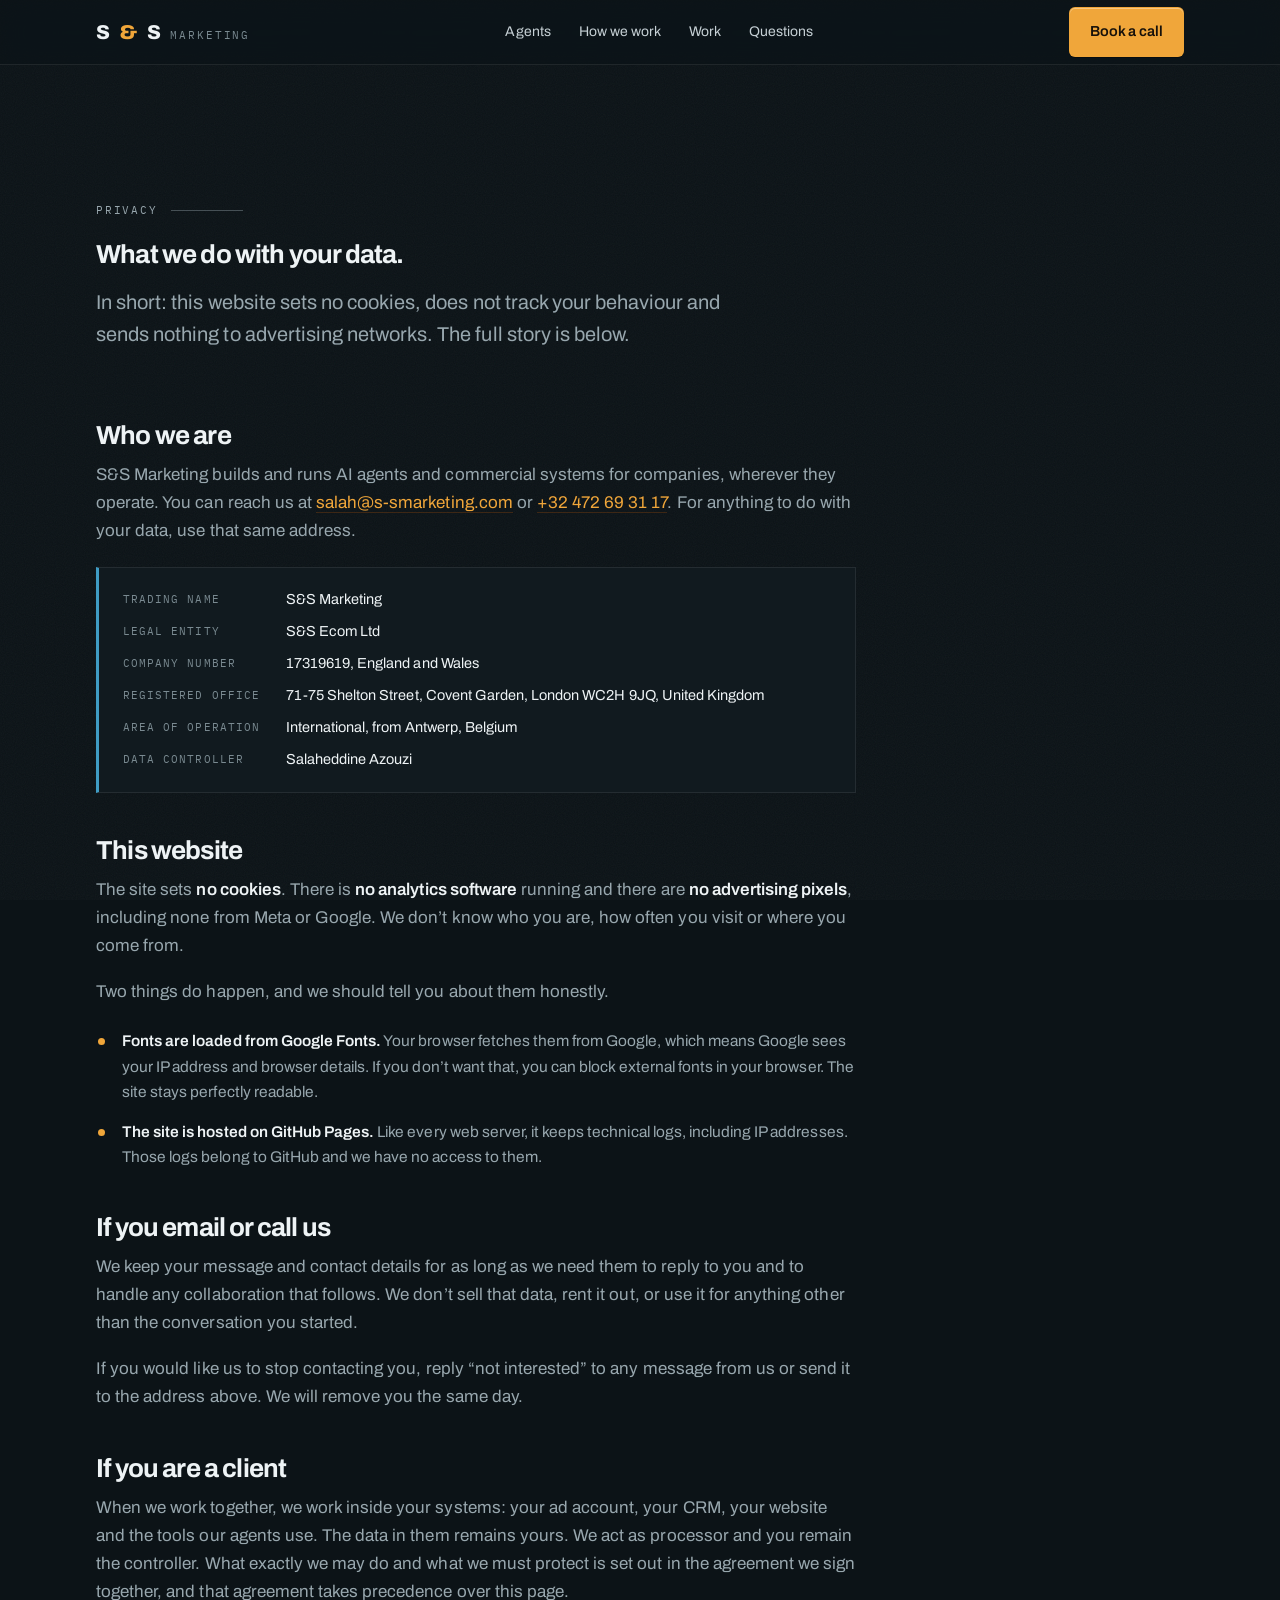
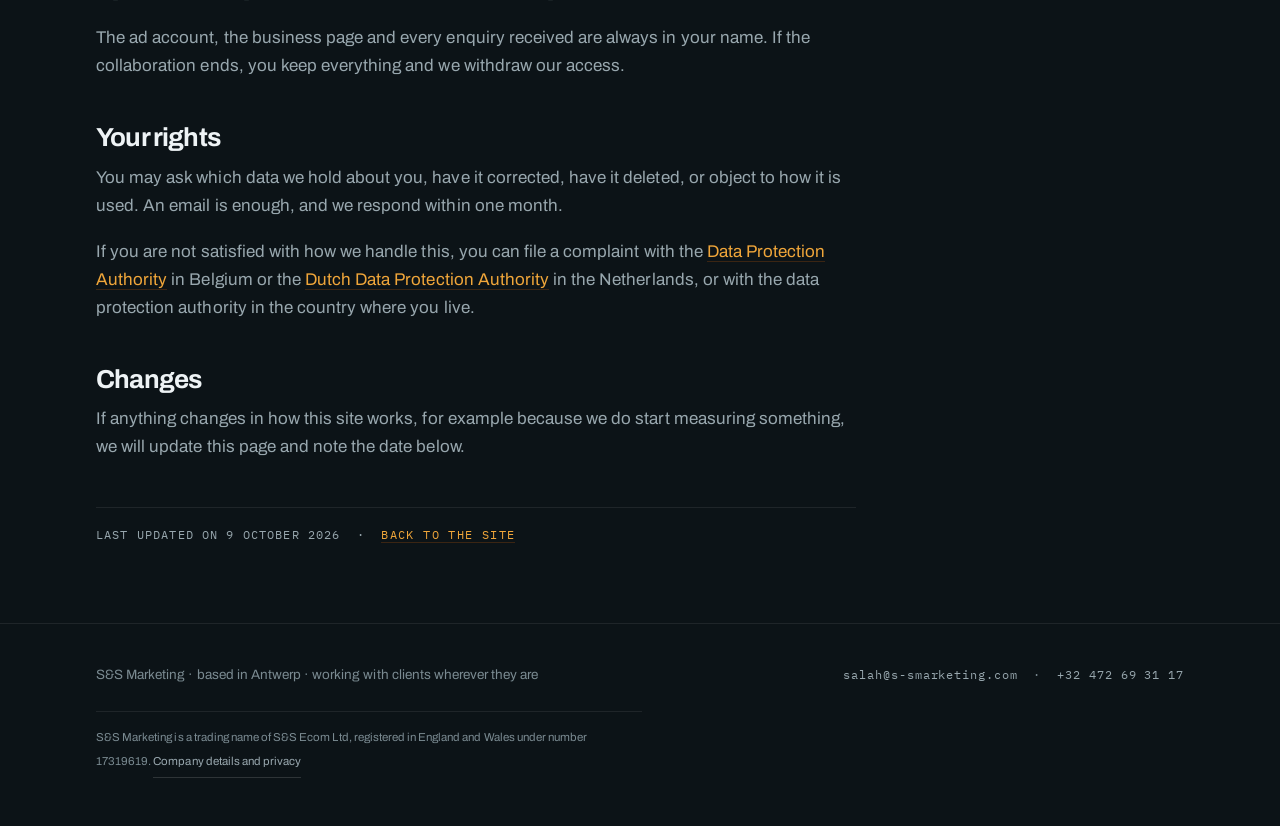
==== commit ff440a00: "Internationaal: BE/NL-labels weg, site richt zich op klanten waar ze ook zitten Navlabel wordt Marke" ====
--- a/privacy/index.html
+++ b/privacy/index.html
@@ -44,7 +44,7 @@
 
 <nav class="nav">
   <div class="wrap">
-    <a class="merk" href="/">S<span class="amp">&amp;</span>S <span class="plaats">BE &middot; NL</span></a>
+    <a class="merk" href="/">S<span class="amp">&amp;</span>S <span class="plaats">Marketing</span></a>
     <div class="nav-links">
       <a href="/#agents">Agents</a>
       <a href="/#approach">How we work</a>
@@ -67,8 +67,8 @@
     <div class="juridisch">
       <span id="bedrijfsgegevens"></span>
       <h2 id="company-details">Who we are</h2>
-      <p>S&amp;S Marketing builds and runs AI agents and commercial systems for companies in Belgium and
-        the Netherlands. You can reach us at <a href="mailto:salah@s-smarketing.com">salah@s-smarketing.com</a>
+      <p>S&amp;S Marketing builds and runs AI agents and commercial systems for companies,
+        wherever they operate. You can reach us at <a href="mailto:salah@s-smarketing.com">salah@s-smarketing.com</a>
         or <a href="tel:+32472693117">+32 472 69 31 17</a>. For anything to do with your data, use that
         same address.</p>
 
@@ -77,7 +77,7 @@
         <dt>Legal entity</dt><dd>S&amp;S Ecom Ltd</dd>
         <dt>Company number</dt><dd>17319619, England and Wales</dd>
         <dt>Registered office</dt><dd>71-75 Shelton Street, Covent Garden, London WC2H 9JQ, United Kingdom</dd>
-        <dt>Area of operation</dt><dd>Belgium and the Netherlands, from Antwerp and Woensdrecht</dd>
+        <dt>Area of operation</dt><dd>International, from Antwerp, Belgium</dd>
         <dt>Data controller</dt><dd>Salaheddine Azouzi</dd>
       </dl>
 
@@ -117,7 +117,7 @@
         <a href="https://www.gegevensbeschermingsautoriteit.be" target="_blank" rel="noopener">Data Protection Authority</a>
         in Belgium or the
         <a href="https://autoriteitpersoonsgegevens.nl" target="_blank" rel="noopener">Dutch Data Protection Authority</a>
-        in the Netherlands.</p>
+        in the Netherlands, or with the data protection authority in the country where you live.</p>
 
       <h2>Changes</h2>
       <p>If anything changes in how this site works, for example because we do start measuring
@@ -131,7 +131,7 @@
 
 <footer>
   <div class="wrap">
-    <div>S&amp;S Marketing &middot; Antwerp (BE) and Woensdrecht (NL) &middot; working across Belgium and the Netherlands</div>
+    <div>S&amp;S Marketing &middot; based in Antwerp &middot; working with clients wherever they are</div>
     <div class="mono"><a href="mailto:salah@s-smarketing.com">salah@s-smarketing.com</a> &nbsp;&middot;&nbsp; <a href="tel:+32472693117">+32 472 69 31 17</a></div>
   </div>
   <div class="wrap">
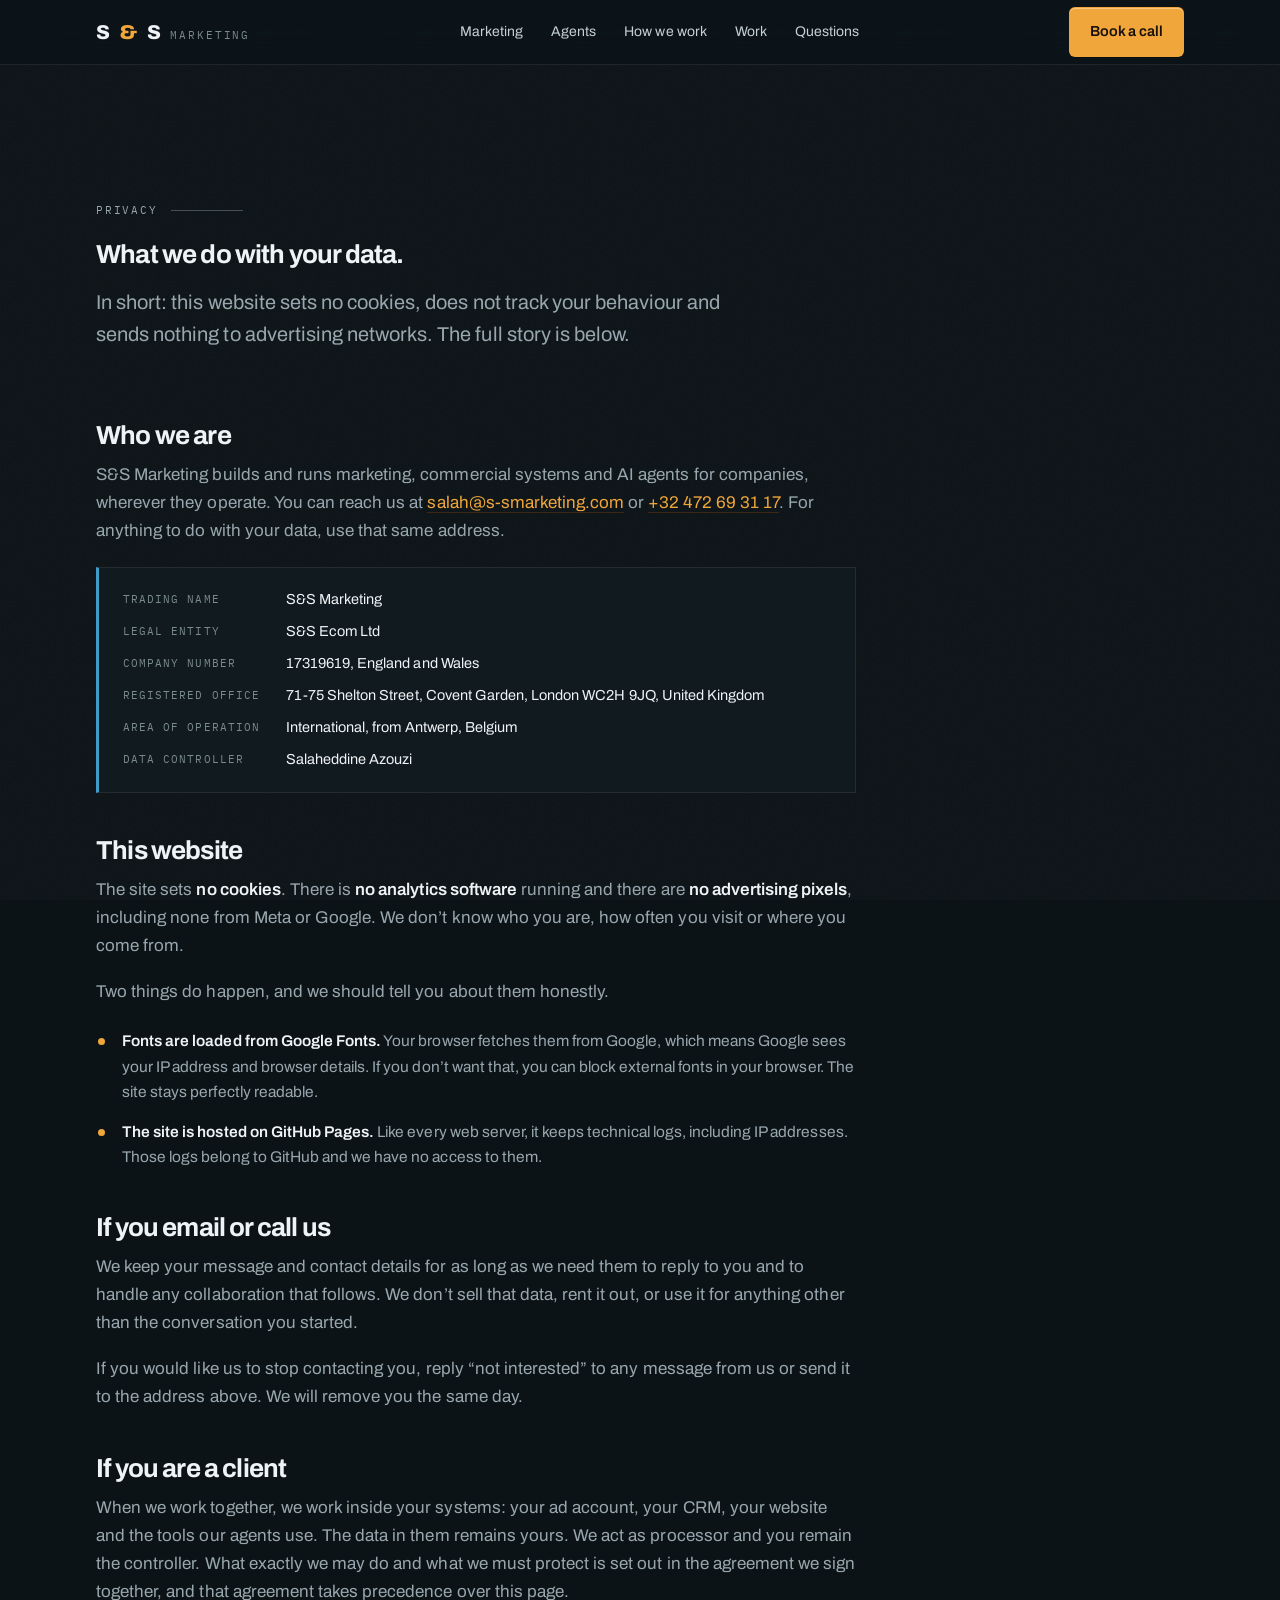
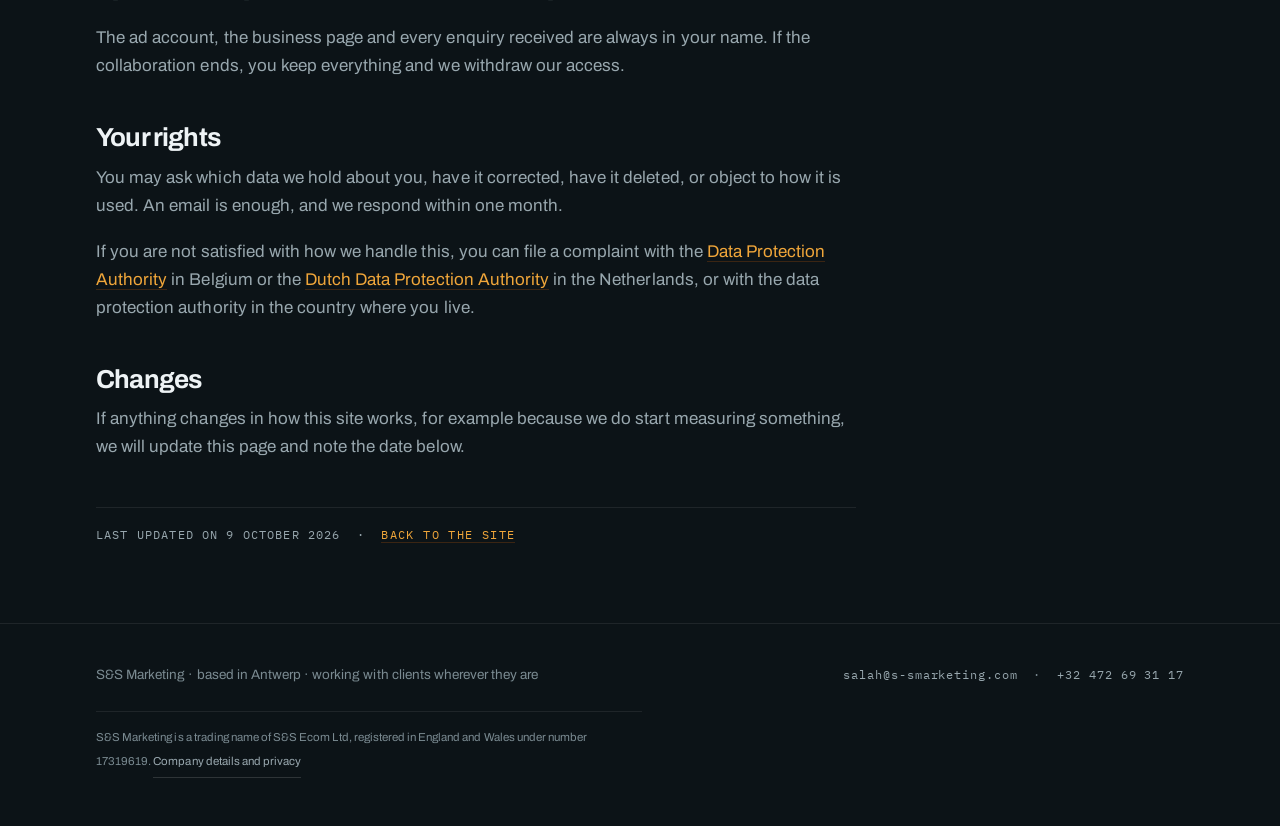
==== commit e86186ca: "Marketing even zwaar als de agents: A-tot-Z-traject en volwaardige marketingsectie Nieuwe sectie Fro" ====
--- a/privacy/index.html
+++ b/privacy/index.html
@@ -46,6 +46,7 @@
   <div class="wrap">
     <a class="merk" href="/">S<span class="amp">&amp;</span>S <span class="plaats">Marketing</span></a>
     <div class="nav-links">
+      <a href="/#marketing">Marketing</a>
       <a href="/#agents">Agents</a>
       <a href="/#approach">How we work</a>
       <a href="/#work">Work</a>
@@ -67,7 +68,7 @@
     <div class="juridisch">
       <span id="bedrijfsgegevens"></span>
       <h2 id="company-details">Who we are</h2>
-      <p>S&amp;S Marketing builds and runs AI agents and commercial systems for companies,
+      <p>S&amp;S Marketing builds and runs marketing, commercial systems and AI agents for companies,
         wherever they operate. You can reach us at <a href="mailto:salah@s-smarketing.com">salah@s-smarketing.com</a>
         or <a href="tel:+32472693117">+32 472 69 31 17</a>. For anything to do with your data, use that
         same address.</p>
--- a/styles.css
+++ b/styles.css
@@ -329,6 +329,29 @@
 .samen p { max-width: 74ch; color: var(--muted); }
 .samen p:last-child { margin-bottom: 0; }
 
+/* ---------- from A to Z: eight steps on one line, cool at the start, warm at the end ---------- */
+.tz { list-style: none; margin: 0; padding: 0; display: grid; grid-template-columns: repeat(4, minmax(0, 1fr));
+  gap: 48px clamp(20px, 3vw, 36px); position: relative; }
+.tz li { position: relative; padding-top: 30px; }
+.tz li::before { content: ""; position: absolute; left: 0; right: calc(-1 * clamp(20px, 3vw, 36px)); top: 0; height: 1px;
+  background: linear-gradient(90deg, var(--cool), var(--amber-deep) 70%, var(--amber)); opacity: .55; }
+.tz li:nth-child(4n)::before { right: 0; }
+.tz li::after { content: ""; position: absolute; left: 0; top: -4px; width: 9px; height: 9px; border-radius: 50%;
+  background: var(--ground); border: 1.5px solid var(--amber); box-shadow: 0 0 0 4px var(--ground); }
+.tz li:has(.tz-agent)::after { border-color: var(--good); }
+.tz li:has(.tz-systeem)::after { border-color: var(--cool); }
+.tz-nr { font-family: var(--mono); font-size: 11px; letter-spacing: .14em; color: var(--faint); display: block; margin-bottom: 12px; }
+.tz-soort { font-family: var(--mono); font-size: 10.5px; letter-spacing: .14em; text-transform: uppercase; display: inline-block;
+  padding: 3px 9px; border-radius: 999px; border: 1px solid currentColor; margin-bottom: 14px; }
+.tz-marketing { color: var(--amber); }
+.tz-agent { color: var(--good); }
+.tz-systeem { color: var(--cool); }
+.tz h3 { font-size: 18px; letter-spacing: -.018em; margin-bottom: 8px; }
+.tz p { color: var(--muted); font-size: 14.5px; margin: 0; line-height: 1.55; }
+.tz.verschijn > li { opacity: 0; transform: translateY(14px); transition: opacity .7s ease-out, transform .8s var(--uit);
+  transition-delay: calc(var(--i, 0) * 60ms); }
+.tz.verschijn.zichtbaar > li { opacity: 1; transform: none; }
+
 /* ---------- agents: what each one takes over sits on top, in mono ---------- */
 .neemt-over { font-family: var(--mono); font-size: 10.5px; letter-spacing: .1em; text-transform: uppercase;
   color: var(--amber); margin: 0 0 16px; line-height: 1.5; display: flex; gap: 10px; align-items: baseline; }
@@ -426,6 +449,13 @@
   .contact-acties { min-width: 0; }
 }
 @media (max-width: 760px) {
+  .tz { grid-template-columns: 1fr; gap: 0; padding-left: 26px; }
+  .tz::before { content: ""; position: absolute; left: 4px; top: 6px; bottom: 6px; width: 1px;
+    background: linear-gradient(180deg, var(--cool), var(--amber-deep) 70%, var(--amber)); opacity: .6; }
+  .tz li { padding: 0 0 28px; }
+  .tz li:last-child { padding-bottom: 0; }
+  .tz li::before { display: none; }
+  .tz li::after { left: -26px; top: 2px; }
   .stappen li { grid-template-columns: 1fr; gap: 10px; padding: 26px 0; }
   .faq { grid-template-columns: 1fr; }
   .vergelijk thead { display: none; }
@@ -462,7 +492,7 @@
 
 /* afdrukken: alles zichtbaar, geen wachtende animaties */
 @media print {
-  .verschijn, .verschijn > article, .verschijn > .cel, .lek.verschijn > div, .werkwijze.verschijn > article, .stappen.verschijn > li,
+  .verschijn, .verschijn > article, .verschijn > .cel, .lek.verschijn > div, .werkwijze.verschijn > article, .stappen.verschijn > li, .tz.verschijn > li,
   .hero .eyebrow, .hero h1, .hero .lead, .hero-acties, .hero .strip .cel { opacity: 1; transform: none; animation: none; }
   body::before, .route { display: none; }
 }
@@ -471,7 +501,7 @@
 @media (prefers-reduced-motion: reduce) {
   html { scroll-behavior: auto; }
   *, *::before, *::after { animation-duration: .01ms !important; animation-delay: 0s !important; transition-duration: .01ms !important; }
-  .verschijn, .verschijn > article, .verschijn > .cel, .lek.verschijn > div, .werkwijze.verschijn > article, .stappen.verschijn > li { opacity: 1; transform: none; }
+  .verschijn, .verschijn > article, .verschijn > .cel, .lek.verschijn > div, .werkwijze.verschijn > article, .stappen.verschijn > li, .tz.verschijn > li { opacity: 1; transform: none; }
   .hero .eyebrow, .hero h1, .hero .lead, .hero-acties, .hero .strip .cel, .hero h1 .w { opacity: 1; transform: none; animation: none; }
   .route path { stroke-dashoffset: 0; animation: none; }
   .route circle { opacity: 1; animation: none; }
